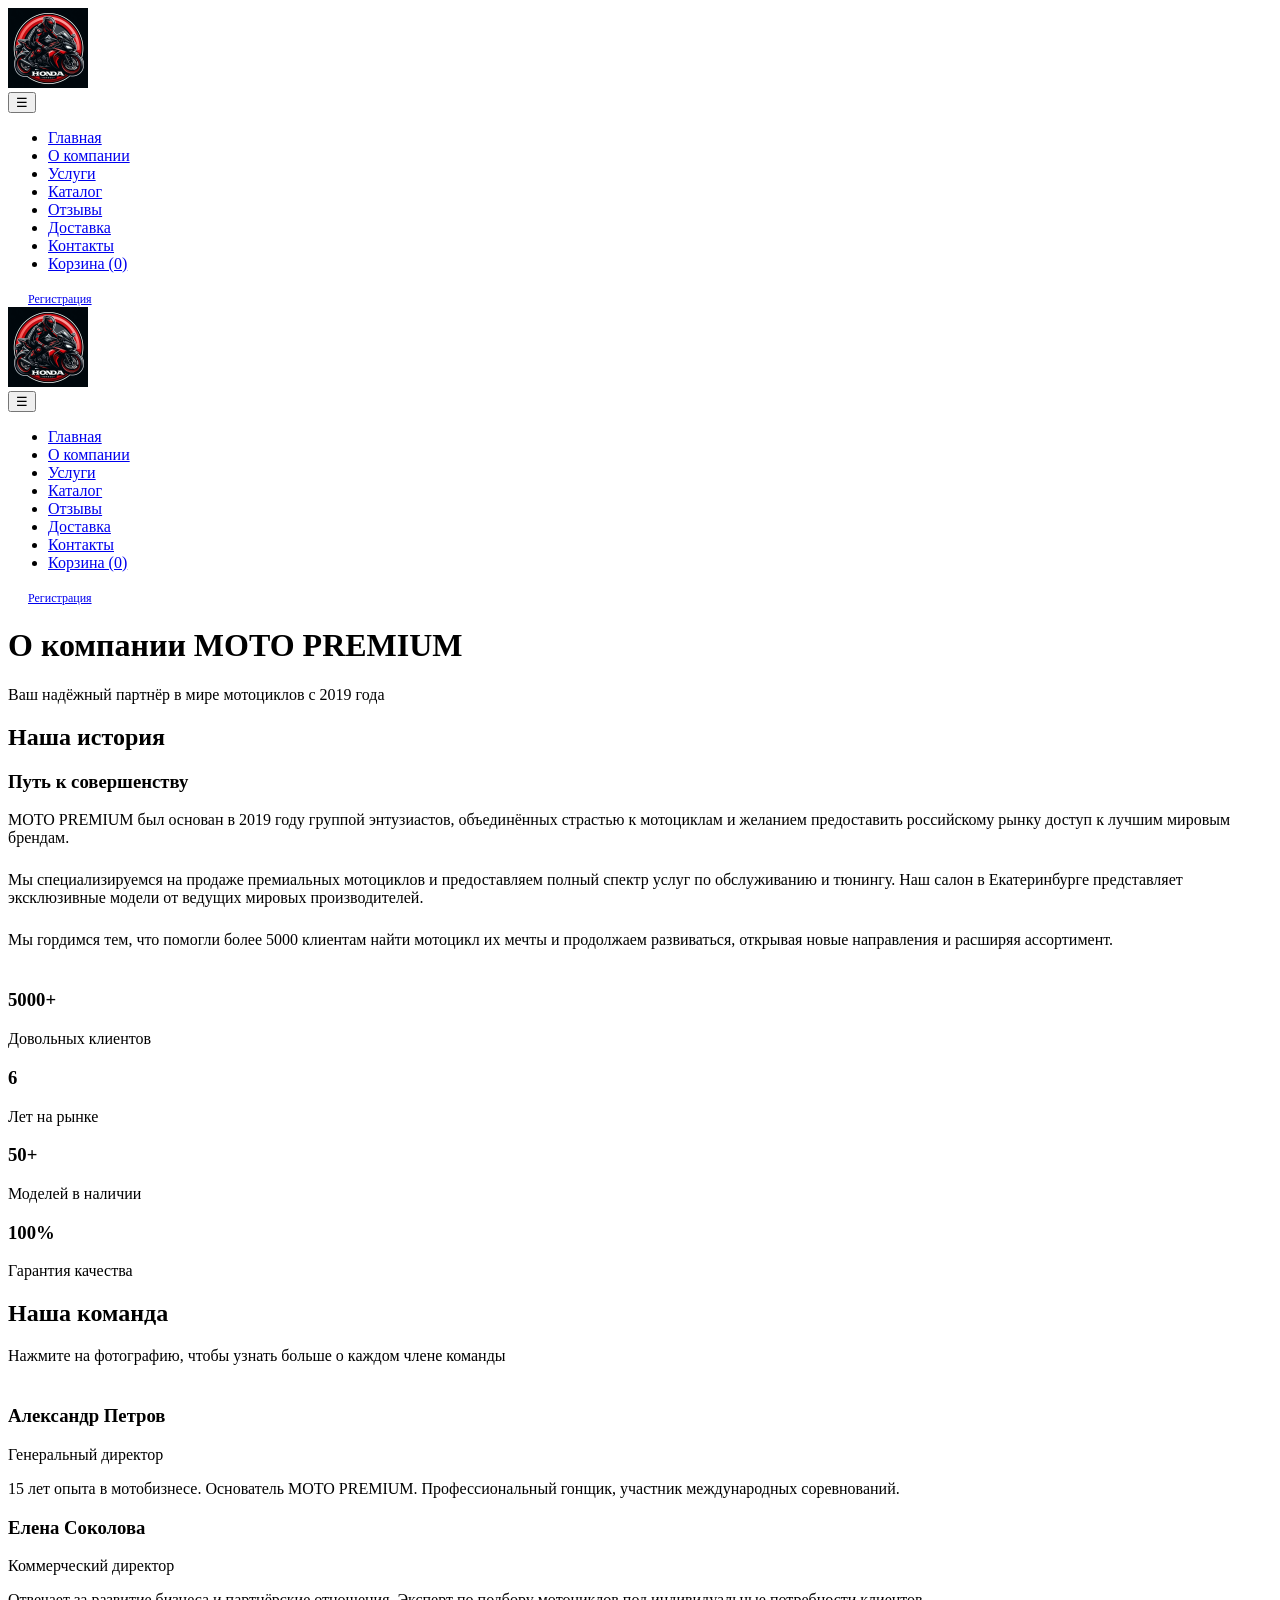
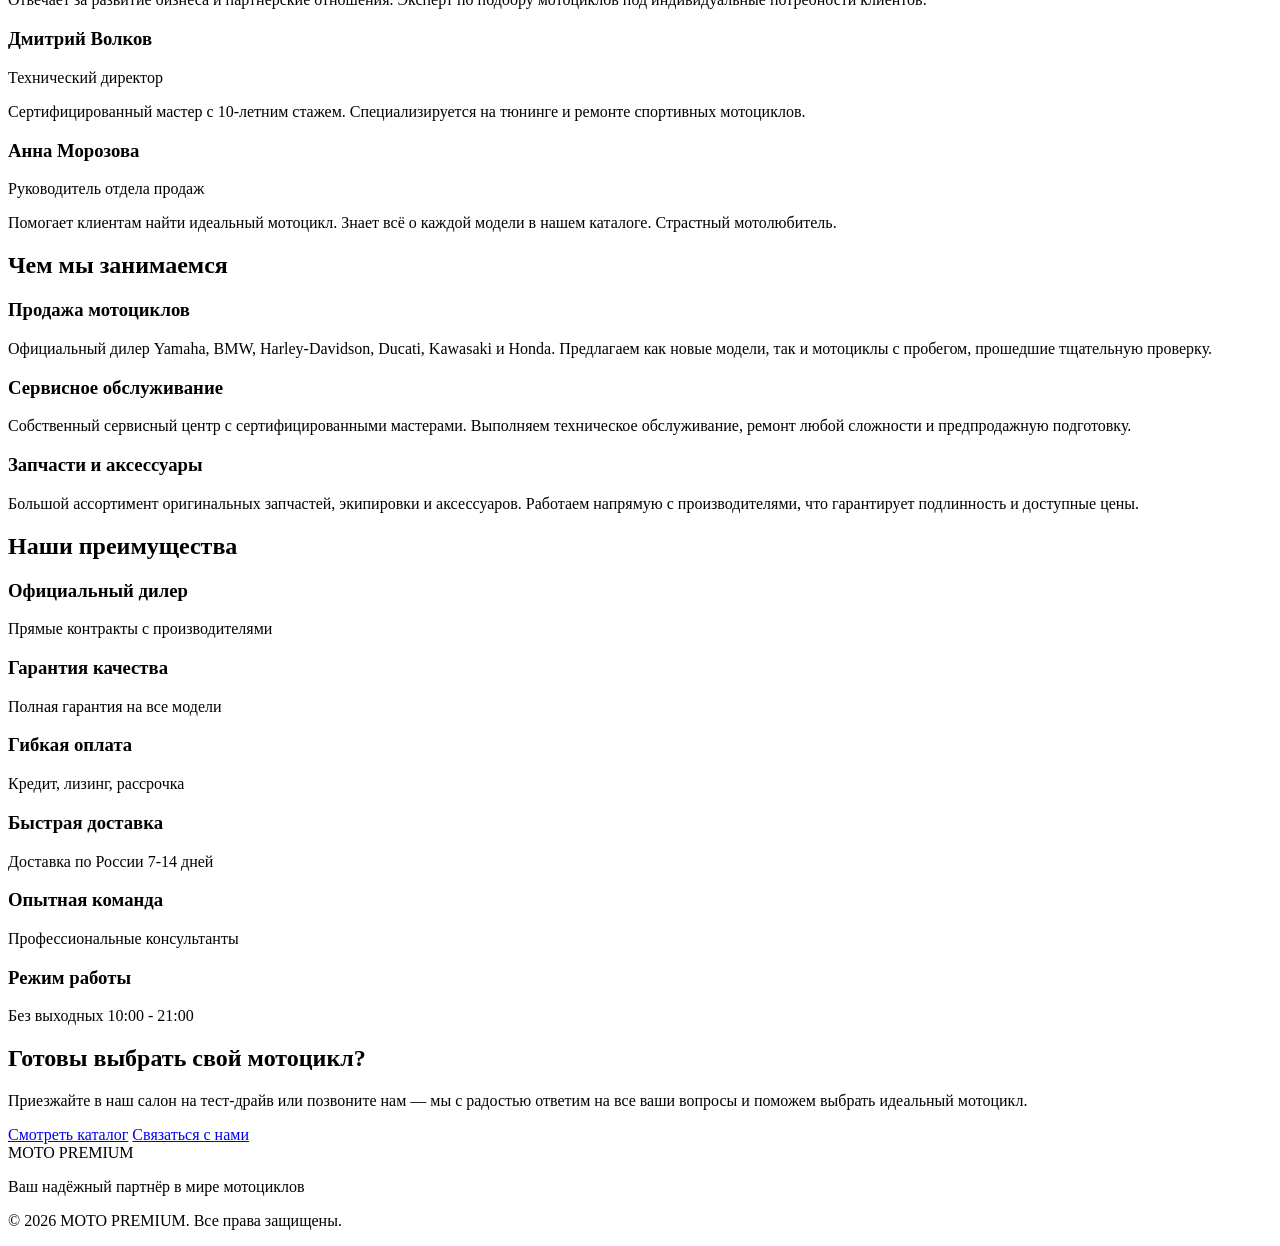
==== about.html @ a1fb1c20 "Update about.html" ====
<!DOCTYPE html>
<html lang="ru">
<head>
    <meta charset="UTF-8">
    <meta name="viewport" content="width=device-width, initial-scale=1.0">
    <title>M<!DOCTYPE html>
<html lang="ru">
<head>
    <meta charset="UTF-8">
    <meta name="viewport" content="width=device-width, initial-scale=1.0">
    <title>О компании - MOTO PREMIUM</title>
    <link rel="stylesheet" href="style.css">
    <link rel="preconnect" href="https://fonts.googleapis.com">
    <link rel="preconnect" href="https://fonts.gstatic.com" crossorigin>
    <link href="https://fonts.googleapis.com/css2?family=Inter:wght@400;500;600;700&display=swap" rel="stylesheet">
</head>
<body>
    <header class="header">
        <div class="container header-inner">
            <div class="logo" style="max-width: 80px;">
                <img src="images/logo-icon.jpg" style="width: 100%; height: auto;">
            </div>

            <!-- Кнопка-гамбургер (только для мобильных) -->
            <button class="menu-toggle" id="menuToggle" aria-label="Меню">☰</button>

            <!-- Навигация -->
            <nav class="main-nav" id="mainNav">
                <ul class="nav-list">
                    <li><a href="index.html">Главная</a></li>
                    <li><a href="about.html">О компании</a></li>
                    <li><a href="services.html">Услуги</a></li>
                    <li><a href="catalog.html">Каталог</a></li>
                    <li><a href="reviews.html">Отзывы</a></li>
                    <li><a href="delivery.html">Доставка</a></li>
                    <li><a href="contacts.html">Контакты</a></li>
                    <li><a href="cart.html" class="cart-link"><i class="fas fa-shopping-cart"></i><span class="cart-count" id="cartCount"></span></a></li>
                </ul>
            </nav>

            <div class="header-actions">
                <a href="register.html" class="btn btn-primary" style="padding: 10px 20px; font-size: 0.75rem;">Регистрация</a>
            </div>
        </div>
    </header></title>
    <link rel="stylesheet" href="style.css">
    <link rel="preconnect" href="https://fonts.googleapis.com">
    <link rel="preconnect" href="https://fonts.gstatic.com" crossorigin>
    <link href="https://fonts.googleapis.com/css2?family=Inter:wght@400;500;600;700&display=swap" rel="stylesheet">
</head>
<body>
    <header class="header">
        <div class="container header-inner">
            <div class="logo" style="max-width: 80px;">
                <img src="images/logo-icon.jpg" style="width: 100%; height: auto;">
            </div>

            <!-- Кнопка-гамбургер (только для мобильных) -->
            <button class="menu-toggle" id="menuToggle" aria-label="Меню">☰</button>

            <!-- Навигация -->
            <nav class="main-nav" id="mainNav">
                <ul class="nav-list">
                    <li><a href="index.html">Главная</a></li>
                    <li><a href="about.html">О компании</a></li>
                    <li><a href="services.html">Услуги</a></li>
                    <li><a href="catalog.html">Каталог</a></li>
                    <li><a href="reviews.html">Отзывы</a></li>
                    <li><a href="delivery.html">Доставка</a></li>
                    <li><a href="contacts.html">Контакты</a></li>
                    <li><a href="cart.html" class="cart-link"><i class="fas fa-shopping-cart"></i><span class="cart-count" id="cartCount"></span></a></li>
                </ul>
            </nav>

            <div class="header-actions">
                <a href="register.html" class="btn btn-primary" style="padding: 10px 20px; font-size: 0.75rem;">Регистрация</a>
            </div>
        </div>
    </header>
    <main>
        <div class="container page-header">
            <h1>О компании MOTO PREMIUM</h1>
            <p class="text-secondary">Ваш надёжный партнёр в мире мотоциклов с 2019 года</p>
        </div>
        
        <div class="container page-content">
            <section class="about-section">
                <h2>Наша история</h2>
                <h3>Путь к совершенству</h3>
                <p style="margin-bottom: 24px; color: var(--color-text-secondary);">MOTO PREMIUM был основан в 2019 году группой энтузиастов, объединённых страстью к мотоциклам и желанием предоставить российскому рынку доступ к лучшим мировым брендам.</p>
                <p style="margin-bottom: 24px; color: var(--color-text-secondary);">Мы специализируемся на продаже премиальных мотоциклов и предоставляем полный спектр услуг по обслуживанию и тюнингу. Наш салон в Екатеринбурге представляет эксклюзивные модели от ведущих мировых производителей.</p>
                <p style="margin-bottom: 40px; color: var(--color-text-secondary);">Мы гордимся тем, что помогли более 5000 клиентам найти мотоцикл их мечты и продолжаем развиваться, открывая новые направления и расширяя ассортимент.</p>
                
                <div class="stats-grid">
                    <div class="stat-item">
                        <h3>5000+</h3>
                        <p>Довольных клиентов</p>
                    </div>
                    <div class="stat-item">
                        <h3>6</h3>
                        <p>Лет на рынке</p>
                    </div>
                    <div class="stat-item">
                        <h3>50+</h3>
                        <p>Моделей в наличии</p>
                    </div>
                    <div class="stat-item">
                        <h3>100%</h3>
                        <p>Гарантия качества</p>
                    </div>
                </div>
            </section>

            <section class="about-section">
                <h2>Наша команда</h2>
                <p style="color: var(--color-text-secondary); margin-bottom: 40px;">Нажмите на фотографию, чтобы узнать больше о каждом члене команды</p>
                
                <div class="team-grid">
                    <div class="team-card">
                        <h3>Александр Петров</h3>
                        <div class="position">Генеральный директор</div>
                        <p>15 лет опыта в мотобизнесе. Основатель MOTO PREMIUM. Профессиональный гонщик, участник международных соревнований.</p>
                    </div>
                    <div class="team-card">
                        <h3>Елена Соколова</h3>
                        <div class="position">Коммерческий директор</div>
                        <p>Отвечает за развитие бизнеса и партнёрские отношения. Эксперт по подбору мотоциклов под индивидуальные потребности клиентов.</p>
                    </div>
                    <div class="team-card">
                        <h3>Дмитрий Волков</h3>
                        <div class="position">Технический директор</div>
                        <p>Сертифицированный мастер с 10-летним стажем. Специализируется на тюнинге и ремонте спортивных мотоциклов.</p>
                    </div>
                    <div class="team-card">
                        <h3>Анна Морозова</h3>
                        <div class="position">Руководитель отдела продаж</div>
                        <p>Помогает клиентам найти идеальный мотоцикл. Знает всё о каждой модели в нашем каталоге. Страстный мотолюбитель.</p>
                    </div>
                </div>
            </section>

            <section class="about-section">
                <h2>Чем мы занимаемся</h2>
                <div class="advantages-grid">
                    <div class="advantage-item">
                        <h3>Продажа мотоциклов</h3>
                        <p>Официальный дилер Yamaha, BMW, Harley-Davidson, Ducati, Kawasaki и Honda. Предлагаем как новые модели, так и мотоциклы с пробегом, прошедшие тщательную проверку.</p>
                    </div>
                    <div class="advantage-item">
                        <h3>Сервисное обслуживание</h3>
                        <p>Собственный сервисный центр с сертифицированными мастерами. Выполняем техническое обслуживание, ремонт любой сложности и предпродажную подготовку.</p>
                    </div>
                    <div class="advantage-item">
                        <h3>Запчасти и аксессуары</h3>
                        <p>Большой ассортимент оригинальных запчастей, экипировки и аксессуаров. Работаем напрямую с производителями, что гарантирует подлинность и доступные цены.</p>
                    </div>
                </div>
            </section>

            <section class="about-section">
                <h2>Наши преимущества</h2>
                <div class="advantages-grid">
                    <div class="advantage-item">
                        <h3>Официальный дилер</h3>
                        <p>Прямые контракты с производителями</p>
                    </div>
                    <div class="advantage-item">
                        <h3>Гарантия качества</h3>
                        <p>Полная гарантия на все модели</p>
                    </div>
                    <div class="advantage-item">
                        <h3>Гибкая оплата</h3>
                        <p>Кредит, лизинг, рассрочка</p>
                    </div>
                    <div class="advantage-item">
                        <h3>Быстрая доставка</h3>
                        <p>Доставка по России 7-14 дней</p>
                    </div>
                    <div class="advantage-item">
                        <h3>Опытная команда</h3>
                        <p>Профессиональные консультанты</p>
                    </div>
                    <div class="advantage-item">
                        <h3>Режим работы</h3>
                        <p>Без выходных 10:00 - 21:00</p>
                    </div>
                </div>
            </section>

            <section class="cta">
                <div class="container">
                    <h2>Готовы выбрать свой мотоцикл?</h2>
                    <p>Приезжайте в наш салон на тест-драйв или позвоните нам — мы с радостью ответим на все ваши вопросы и поможем выбрать идеальный мотоцикл.</p>
                    <div class="cta-actions">
                        <a href="catalog.html" class="btn btn-primary">Смотреть каталог</a>
                        <a href="contacts.html" class="btn btn-secondary">Связаться с нами</a>
                    </div>
                </div>
            </section>
        </div>
    </main>

    <footer class="footer">
        <div class="container footer-inner">
            <div>
                <div class="logo" style="margin-bottom: 12px;">MOTO <span>PREMIUM</span></div>
                <p>Ваш надёжный партнёр в мире мотоциклов</p>
            </div>
            <div>
                <p>© 2026 MOTO PREMIUM. Все права защищены.</p>
            </div>
        </div>
    </footer>
    <script src="script.js"></script>
</body>
</html>
---- style.css ----
);
    font-size: 0.875rem;
}

.register-form {
    background-color: var(--color-gray);
    padding: 40px;
    border: 1px solid var(--border-color);
}

.form-row {
    display: grid;
    grid-template-columns: 1fr 1fr;
    gap: 16px;
}

.checkbox-wrapper {
    display: flex;
    align-items: flex-start;
    gap: 12px;
    margin-bottom: 24px;
}

.checkbox-wrapper input[type="checkbox"] {
    width: auto;
    margin: 0;
}

.checkbox-wrapper label {
    color: var(--color-text-secondary);
    font-size: 0.875rem;
    margin: 0;
    text-transform: none;
    letter-spacing: normal;
}

.form-footer {
    text-align: center;
    margin-top: 24px;
    color: var(--color-text-secondary);
}

.form-footer a {
    color: var(--color-red);
}

/* ===== АДАПТИВНОСТЬ ===== */

/* Десктоп – кнопка гамбургера скрыта */
min-width: 993px {
    .menu-toggle {
        display: none !important;
    }
    .main-nav {
        display: flex !important;
    }
    .nav-list {
        display: flex !important;
        flex-direction: row;
        gap: 32px;
    }
}

/* Планшеты и телефоны (≤ 992px) */
max-width: 992px {
    /* Показываем гамбургер */
    .menu-toggle {
        display: block;
        order: 2; /* чтобы кнопка была справа от логотипа, но перед действиями */
    }

    /* Скрываем навигацию по умолчанию */
    .main-nav {
        display: none;
        position: absolute;
        top: 100%; /* сразу под шапкой */
        left: 0;
        width: 100%;
        background-color: var(--color-black);
        border-top: 1px solid var(--border-color);
        box-shadow: 0 8px 16px rgba(0,0,0,0.8);
        z-index: 999;
        padding: 20px 0;
    }

    /* При открытии */
    .main-nav.open {
        display: block;
    }

    .nav-list {
        flex-direction: column;
        align-items: center;
        gap: 16px;
        padding: 0 20px;
    }

    .nav-list li {
        width: 100%;
        text-align: center;
    }

    .nav-list a {
        display: block;
        padding: 10px 0;
        font-size: 1rem;
        border-bottom: 1px solid var(--border-color);
    }

    .nav-list a:last-child {
        border-bottom: none;
    }

    /* Корзина и иконки внутри меню – убираем лишнее, оставляем как ссылки */
    .cart-link {
        display: inline-block;
    }

    /* Подгоняем header-actions */
    .header-actions {
        margin-left: auto;
        order: 3;
    }

    /* Остальные адаптивные правки для контента */
    h1 { font-size: 2.5rem; }
    h2 { font-size: 2rem; }
    
    .stats-grid,
    .team-grid,
    .services-grid,
    .products-grid,
    .delivery-methods,
    .work-hours {
        grid-template-columns: repeat(2, 1fr);
    }
    
    .models-grid,
    .categories-grid,
    .advantages-grid,
    .reviews-summary {
        grid-template-columns: repeat(2, 1fr);
    }
    
    .contacts-grid,
    .info-grid,
    .register-benefits {
        grid-template-columns: 1fr;
    }
}

max-width: 576px {
    h1 { font-size: 2rem; }
    
    .stats-grid,
    .team-grid,
    .services-grid,
    .products-grid,
    .delivery-methods,
    .work-hours,
    .models-grid,
    .categories-grid,
    .advantages-grid,
    .reviews-summary,
    .form-row {
        grid-template-columns: 1fr;
    }
    
    .hero-actions,
    .cta-actions {
        flex-direction: column;
    }
    
    .footer-inner {
        flex-direction: column;
        gap: 20px;
        text-align: center;
    }
}
---- style.css ----
);
    font-size: 0.875rem;
}

.register-form {
    background-color: var(--color-gray);
    padding: 40px;
    border: 1px solid var(--border-color);
}

.form-row {
    display: grid;
    grid-template-columns: 1fr 1fr;
    gap: 16px;
}

.checkbox-wrapper {
    display: flex;
    align-items: flex-start;
    gap: 12px;
    margin-bottom: 24px;
}

.checkbox-wrapper input[type="checkbox"] {
    width: auto;
    margin: 0;
}

.checkbox-wrapper label {
    color: var(--color-text-secondary);
    font-size: 0.875rem;
    margin: 0;
    text-transform: none;
    letter-spacing: normal;
}

.form-footer {
    text-align: center;
    margin-top: 24px;
    color: var(--color-text-secondary);
}

.form-footer a {
    color: var(--color-red);
}

/* ===== АДАПТИВНОСТЬ ===== */

/* Десктоп – кнопка гамбургера скрыта */
min-width: 993px {
    .menu-toggle {
        display: none !important;
    }
    .main-nav {
        display: flex !important;
    }
    .nav-list {
        display: flex !important;
        flex-direction: row;
        gap: 32px;
    }
}

/* Планшеты и телефоны (≤ 992px) */
max-width: 992px {
    /* Показываем гамбургер */
    .menu-toggle {
        display: block;
        order: 2; /* чтобы кнопка была справа от логотипа, но перед действиями */
    }

    /* Скрываем навигацию по умолчанию */
    .main-nav {
        display: none;
        position: absolute;
        top: 100%; /* сразу под шапкой */
        left: 0;
        width: 100%;
        background-color: var(--color-black);
        border-top: 1px solid var(--border-color);
        box-shadow: 0 8px 16px rgba(0,0,0,0.8);
        z-index: 999;
        padding: 20px 0;
    }

    /* При открытии */
    .main-nav.open {
        display: block;
    }

    .nav-list {
        flex-direction: column;
        align-items: center;
        gap: 16px;
        padding: 0 20px;
    }

    .nav-list li {
        width: 100%;
        text-align: center;
    }

    .nav-list a {
        display: block;
        padding: 10px 0;
        font-size: 1rem;
        border-bottom: 1px solid var(--border-color);
    }

    .nav-list a:last-child {
        border-bottom: none;
    }

    /* Корзина и иконки внутри меню – убираем лишнее, оставляем как ссылки */
    .cart-link {
        display: inline-block;
    }

    /* Подгоняем header-actions */
    .header-actions {
        margin-left: auto;
        order: 3;
    }

    /* Остальные адаптивные правки для контента */
    h1 { font-size: 2.5rem; }
    h2 { font-size: 2rem; }
    
    .stats-grid,
    .team-grid,
    .services-grid,
    .products-grid,
    .delivery-methods,
    .work-hours {
        grid-template-columns: repeat(2, 1fr);
    }
    
    .models-grid,
    .categories-grid,
    .advantages-grid,
    .reviews-summary {
        grid-template-columns: repeat(2, 1fr);
    }
    
    .contacts-grid,
    .info-grid,
    .register-benefits {
        grid-template-columns: 1fr;
    }
}

max-width: 576px {
    h1 { font-size: 2rem; }
    
    .stats-grid,
    .team-grid,
    .services-grid,
    .products-grid,
    .delivery-methods,
    .work-hours,
    .models-grid,
    .categories-grid,
    .advantages-grid,
    .reviews-summary,
    .form-row {
        grid-template-columns: 1fr;
    }
    
    .hero-actions,
    .cta-actions {
        flex-direction: column;
    }
    
    .footer-inner {
        flex-direction: column;
        gap: 20px;
        text-align: center;
    }
}
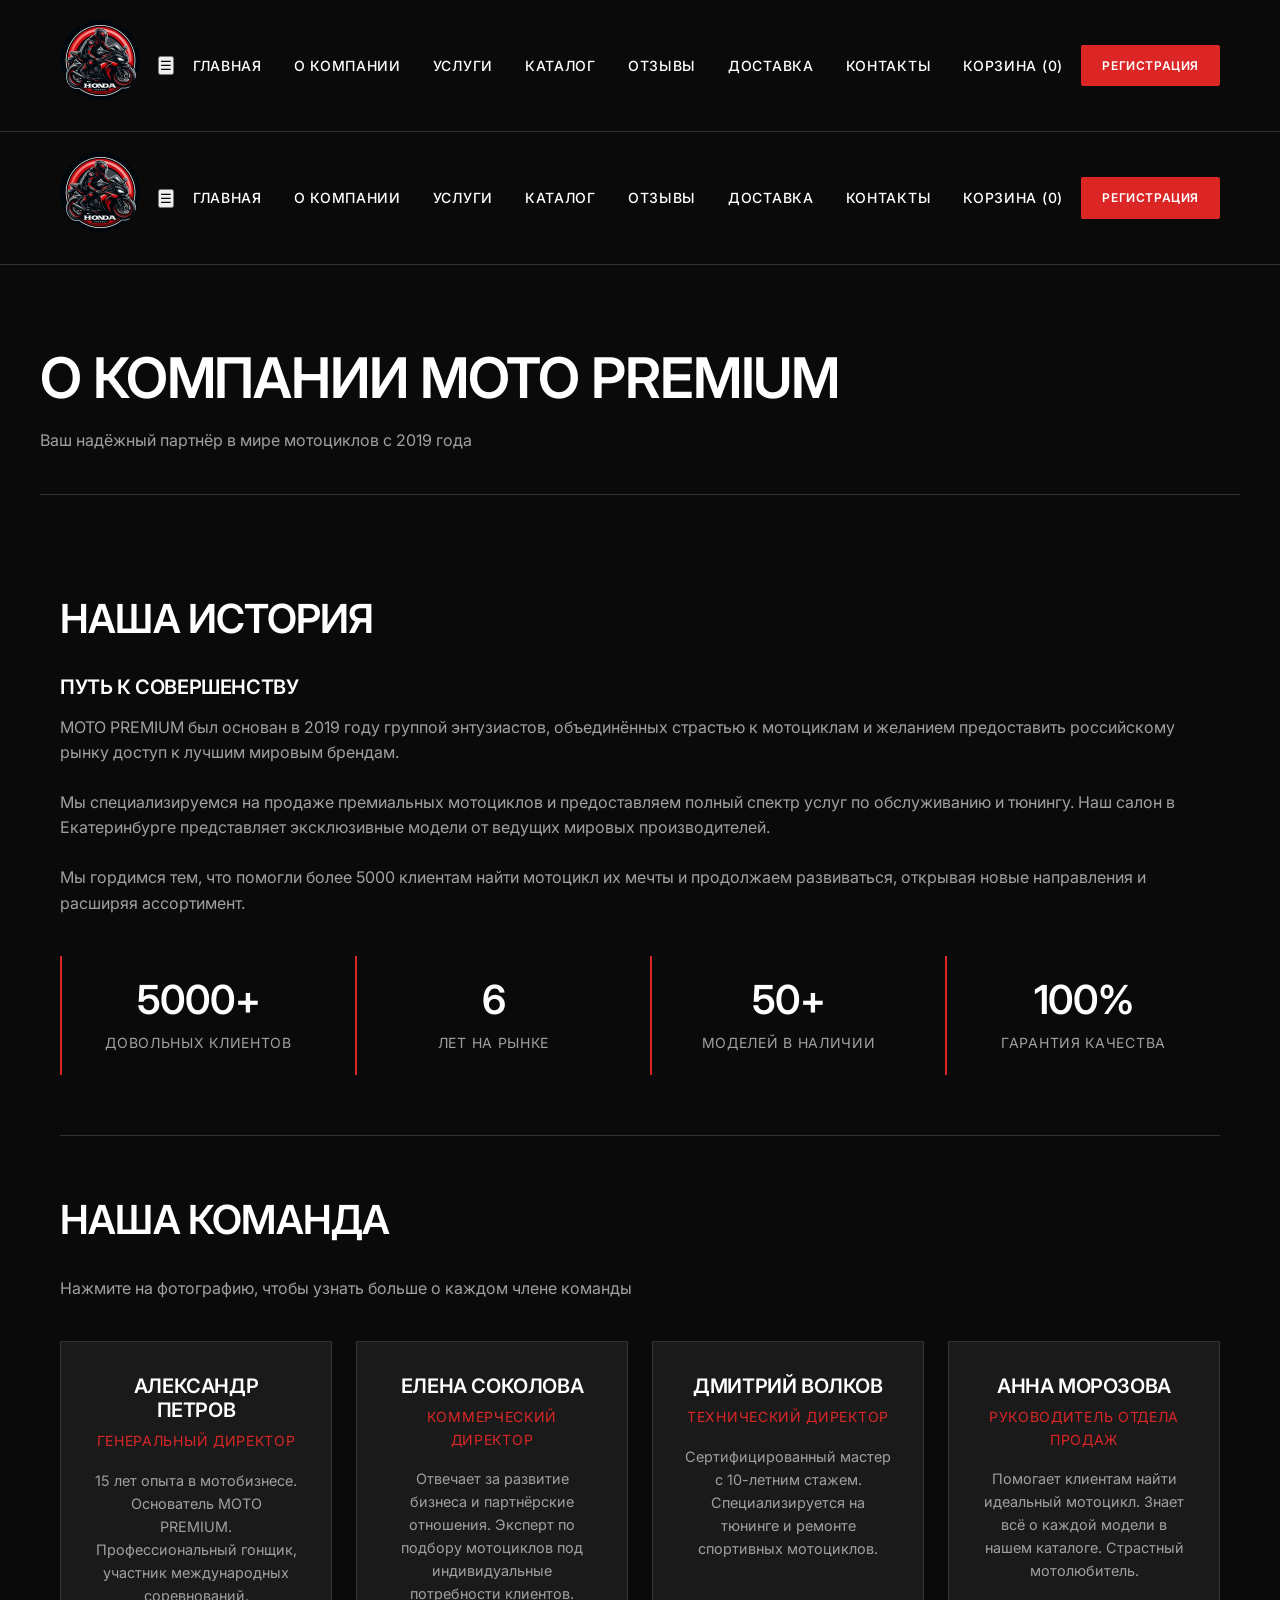
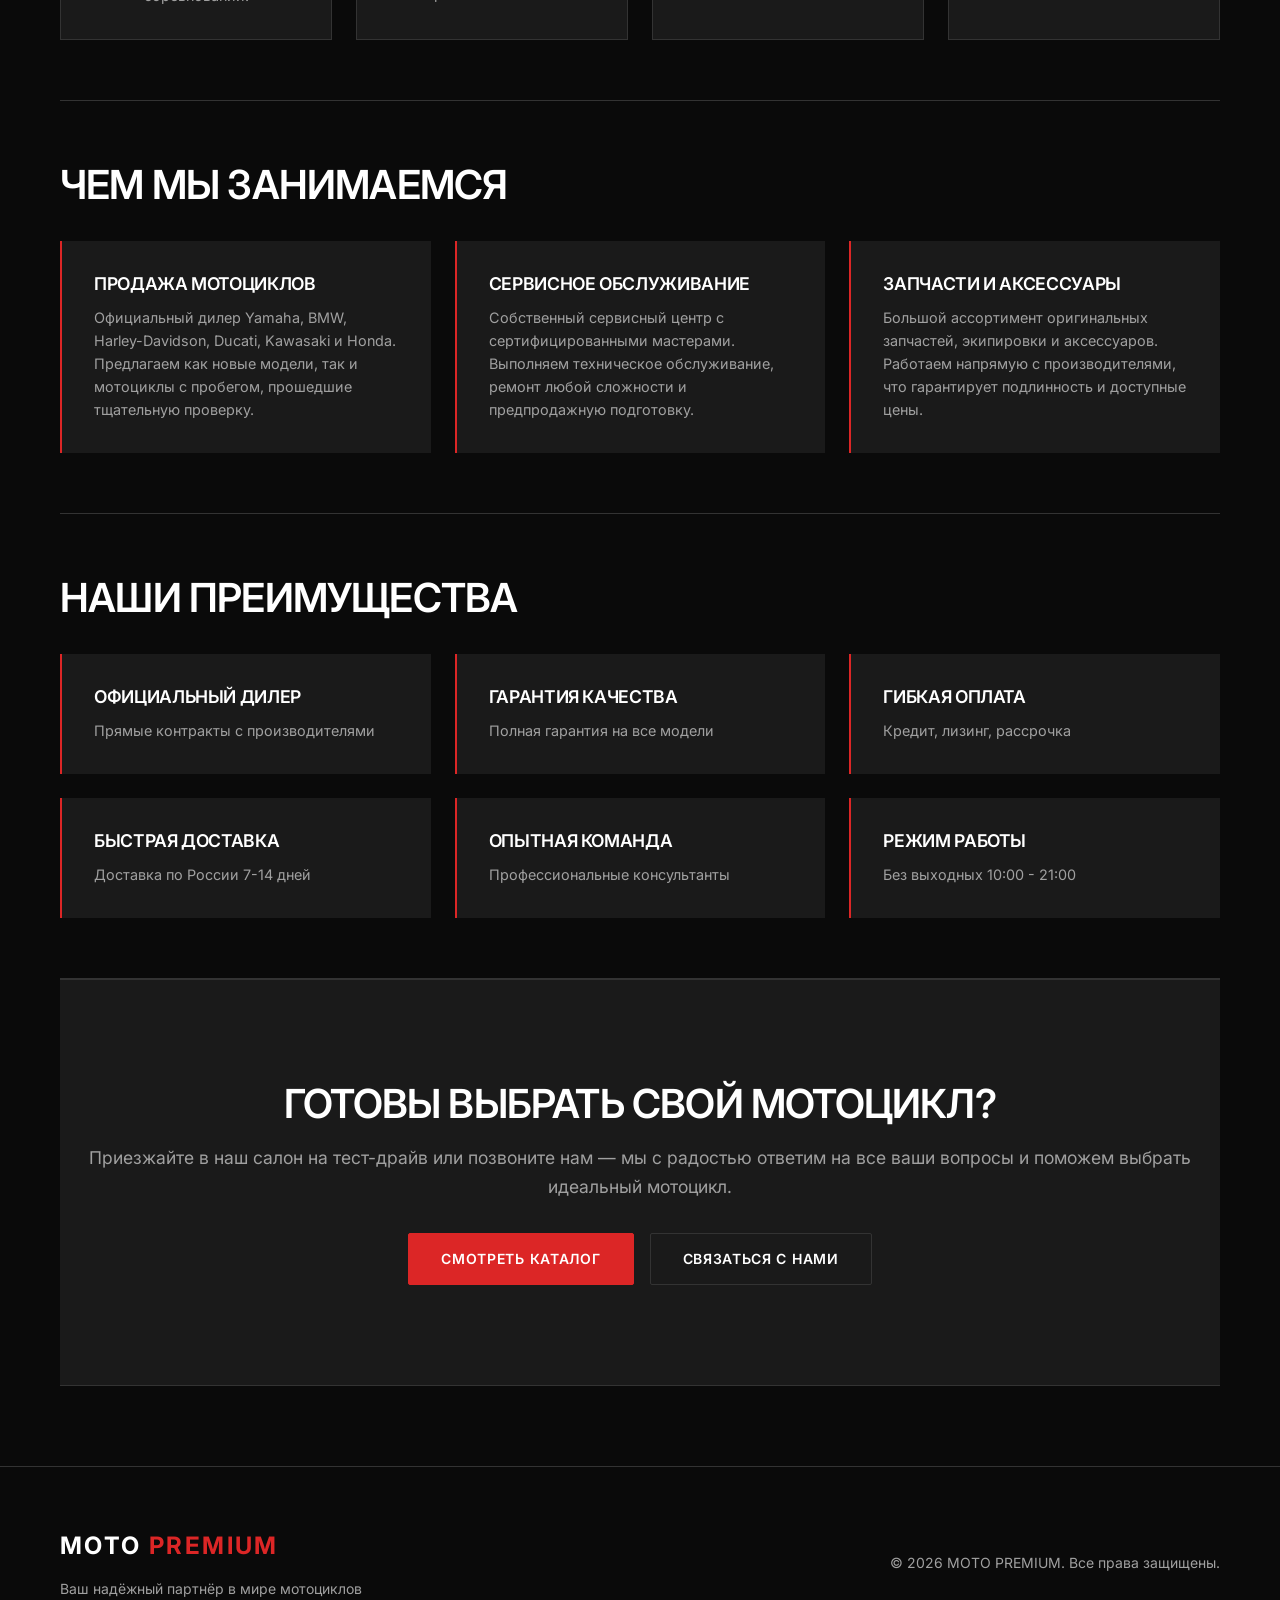
==== commit 73e9f145: "Update about.html" ====
--- a/about.html
+++ b/about.html
@@ -1,9 +1,4 @@
 <!DOCTYPE html>
-<html lang="ru">
-<head>
-    <meta charset="UTF-8">
-    <meta name="viewport" content="width=device-width, initial-scale=1.0">
-    <title>M<!DOCTYPE html>
 <html lang="ru">
 <head>
     <meta charset="UTF-8">
--- a/style.css
+++ b/style.css
@@ -1,4 +1,862 @@
-);
+:root {
+    --color-white: #ffffff;
+    --color-red: #dc2626;
+    --color-red-dark: #b91c1c;
+    --color-black: #0a0a0a;
+    --color-gray: #1a1a1a;
+    --color-gray-light: #2a2a2a;
+    --color-text: #ffffff;
+    --color-text-secondary: #a0a0a0;
+    --border-color: #333333;
+    --radius: 2px;
+    --font-main: 'Inter', -apple-system, BlinkMacSystemFont, 'Segoe UI', Arial, sans-serif;
+}
+
+* {
+    margin: 0;
+    padding: 0;
+    box-sizing: border-box;
+}
+
+body {
+    background-color: var(--color-black);
+    color: var(--color-text);
+    font-family: var(--font-main);
+    line-height: 1.6;
+    font-size: 16px;
+    -webkit-font-smoothing: antialiased;
+    cursor: default;
+}
+
+a {
+    text-decoration: none;
+    color: inherit;
+    transition: color 0.2s ease;
+}
+
+a:hover {
+    color: var(--color-red);
+}
+
+ul {
+    list-style: none;
+}
+
+.container {
+    max-width: 1200px;
+    margin: 0 auto;
+    padding: 0 20px;
+}
+
+/* Typography */
+h1, h2, h3, h4 {
+    font-weight: 600;
+    letter-spacing: -0.02em;
+    line-height: 1.2;
+    text-transform: uppercase;
+}
+
+h1 { font-size: 3.5rem; }
+h2 { font-size: 2.5rem; margin-bottom: 2rem; }
+h3 { font-size: 1.25rem; margin-bottom: 1rem; }
+
+.text-secondary { color: var(--color-text-secondary); }
+.text-red { color: var(--color-red); }
+
+/* Buttons */
+.btn {
+    display: inline-block;
+    padding: 14px 32px;
+    font-size: 0.875rem;
+    font-weight: 600;
+    text-transform: uppercase;
+    letter-spacing: 0.05em;
+    border: 1px solid var(--border-color);
+    border-radius: var(--radius);
+    cursor: pointer;
+    transition: background-color 0.2s ease, color 0.2s ease, border-color 0.2s ease;
+    text-align: center;
+}
+
+.btn-primary {
+    background-color: var(--color-red);
+    color: var(--color-white);
+    border-color: var(--color-red);
+}
+
+.btn-primary:hover {
+    background-color: var(--color-red-dark);
+    border-color: var(--color-red-dark);
+    color: var(--color-white);
+}
+
+.btn-secondary {
+    background-color: transparent;
+    color: var(--color-white);
+    border-color: var(--border-color);
+}
+
+.btn-secondary:hover {
+    background-color: var(--color-gray);
+    color: var(--color-white);
+}
+
+.btn-outline {
+    background-color: transparent;
+    color: var(--color-white);
+    border-color: var(--color-white);
+}
+
+.btn-outline:hover {
+    background-color: var(--color-white);
+    color: var(--color-black);
+}
+
+/* Header */
+.header {
+    border-bottom: 1px solid var(--border-color);
+    padding: 20px 0;
+    position: sticky;
+    top: 0;
+    background-color: var(--color-black);
+    z-index: 100;
+}
+
+.header-inner {
+    display: flex;
+    justify-content: space-between;
+    align-items: center;
+}
+
+.header.logo{
+    max-width: 80px;
+    height: auto;
+}
+
+.logo img {
+border-radius: 50%;
+overflow: hidden;
+}
+
+.logo {
+    font-size: 1.5rem;
+    font-weight: 700;
+    letter-spacing: 0.1em;
+    text-transform: uppercase;
+}
+
+.logo span {
+    color: var(--color-red);
+}
+
+.nav-list {
+    display: flex;
+    gap: 32px;
+}
+
+.nav-list a {
+    font-size: 0.875rem;
+    text-transform: uppercase;
+    letter-spacing: 0.05em;
+    font-weight: 500;
+}
+
+.header-actions {
+    display: flex;
+    gap: 20px;
+    align-items: center;
+}
+
+/* Hero Section */
+.hero {
+    padding: 120px 0;
+    border-bottom: 1px solid var(--border-color);
+    background: linear-gradient(135deg, var(--color-black) 0%, var(--color-gray) 100%);
+}
+
+.hero-content {
+    max-width: 800px;
+}
+
+.hero h1 {
+    margin-bottom: 24px;
+}
+
+.hero h1 span {
+    color: var(--color-red);
+}
+
+.hero p {
+    font-size: 1.25rem;
+    color: var(--color-text-secondary);
+    margin-bottom: 40px;
+    max-width: 600px;
+}
+
+.hero-actions {
+    display: flex;
+    gap: 16px;
+}
+
+/* Stats */
+.stats {
+    padding: 60px 0;
+    border-bottom: 1px solid var(--border-color);
+}
+
+.stats-grid {
+    display: grid;
+    grid-template-columns: repeat(4, 1fr);
+    gap: 20px;
+    text-align: center;
+}
+
+.stat-item {
+    padding: 20px;
+    border-left: 2px solid var(--color-red);
+}
+
+.stat-item h3 {
+    font-size: 2.5rem;
+    margin-bottom: 8px;
+    color: var(--color-white);
+}
+
+.stat-item p {
+    font-size: 0.875rem;
+    text-transform: uppercase;
+    letter-spacing: 0.05em;
+    color: var(--color-text-secondary);
+}
+
+/* Models Preview */
+.models {
+    padding: 80px 0;
+}
+
+.section-header {
+    text-align: center;
+    margin-bottom: 48px;
+}
+
+.section-header p {
+    color: var(--color-text-secondary);
+    margin-top: 16px;
+}
+
+.models-grid {
+    display: grid;
+    grid-template-columns: repeat(4, 1fr);
+    gap: 1px;
+    background-color: var(--border-color);
+    border: 1px solid var(--border-color);
+}
+
+.model-card {
+    background-color: var(--color-black);
+    padding: 40px 24px;
+    display: flex;
+    flex-direction: column;
+    justify-content: space-between;
+    min-height: 280px;
+    transition: background-color 0.2s ease;
+}
+
+.model-card:hover {
+    background-color: var(--color-gray);
+}
+
+.model-card h3 {
+    margin-bottom: 12px;
+    color: var(--color-white);
+}
+
+.model-card p {
+    color: var(--color-text-secondary);
+    font-size: 0.9rem;
+    flex-grow: 1;
+}
+
+/* Categories */
+.categories {
+    padding: 80px 0;
+    border-top: 1px solid var(--border-color);
+}
+
+.categories-grid {
+    display: grid;
+    grid-template-columns: repeat(3, 1fr);
+    gap: 24px;
+}
+
+.category-card {
+    background-color: var(--color-gray);
+    padding: 40px;
+    border: 1px solid var(--border-color);
+    border-radius: var(--radius);
+    transition: border-color 0.2s ease;
+}
+
+.category-card:hover {
+    border-color: var(--color-red);
+}
+
+.category-card h3 {
+    margin-bottom: 16px;
+    color: var(--color-white);
+}
+
+.category-card p {
+    color: var(--color-text-secondary);
+    margin-bottom: 24px;
+    font-size: 0.95rem;
+}
+
+/* Advantages */
+.advantages {
+    padding: 80px 0;
+    border-top: 1px solid var(--border-color);
+}
+
+.advantages-grid {
+    display: grid;
+    grid-template-columns: repeat(3, 1fr);
+    gap: 24px;
+}
+
+.advantage-item {
+    padding: 32px;
+    border-left: 2px solid var(--color-red);
+    background-color: var(--color-gray);
+}
+
+.advantage-item h3 {
+    font-size: 1.1rem;
+    margin-bottom: 12px;
+    color: var(--color-white);
+}
+
+.advantage-item p {
+    color: var(--color-text-secondary);
+    font-size: 0.9rem;
+}
+
+/* CTA Section */
+.cta {
+    padding: 100px 0;
+    text-align: center;
+    border-top: 1px solid var(--border-color);
+    border-bottom: 1px solid var(--border-color);
+    background-color: var(--color-gray);
+}
+
+.cta h2 {
+    margin-bottom: 16px;
+    color: var(--color-white);
+}
+
+.cta p {
+    color: var(--color-text-secondary);
+    margin-bottom: 32px;
+    font-size: 1.1rem;
+}
+
+.cta-actions {
+    display: flex;
+    justify-content: center;
+    gap: 16px;
+}
+
+/* Footer */
+.footer {
+    padding: 60px 0;
+    background-color: var(--color-black);
+    border-top: 1px solid var(--border-color);
+}
+
+.footer-inner {
+    display: flex;
+    justify-content: space-between;
+    align-items: center;
+}
+
+.footer p {
+    color: var(--color-text-secondary);
+    font-size: 0.875rem;
+}
+
+/* Page Layout */
+.page-header {
+    padding: 80px 0 40px;
+    border-bottom: 1px solid var(--border-color);
+    margin-bottom: 40px;
+}
+
+.page-header h1 {
+    margin-bottom: 16px;
+}
+
+.page-content {
+    padding-bottom: 80px;
+}
+
+/* Forms */
+input, textarea, select {
+    width: 100%;
+    padding: 14px 16px;
+    background-color: var(--color-gray);
+    border: 1px solid var(--border-color);
+    border-radius: var(--radius);
+    color: var(--color-text);
+    font-family: var(--font-main);
+    font-size: 1rem;
+    margin-bottom: 16px;
+    outline: none;
+    transition: border-color 0.2s ease;
+}
+
+input:focus, textarea:focus, select:focus {
+    border-color: var(--color-red);
+}
+
+label {
+    display: block;
+    margin-bottom: 8px;
+    font-size: 0.875rem;
+    text-transform: uppercase;
+    letter-spacing: 0.05em;
+    color: var(--color-text-secondary);
+}
+
+/* About Page */
+.about-section {
+    padding: 60px 0;
+    border-bottom: 1px solid var(--border-color);
+}
+
+.team-grid {
+    display: grid;
+    grid-template-columns: repeat(4, 1fr);
+    gap: 24px;
+    margin-top: 40px;
+}
+
+.team-card {
+    background-color: var(--color-gray);
+    padding: 32px;
+    border: 1px solid var(--border-color);
+    text-align: center;
+}
+
+.team-card h3 {
+    color: var(--color-white);
+    margin-bottom: 8px;
+}
+
+.team-card .position {
+    color: var(--color-red);
+    font-size: 0.875rem;
+    text-transform: uppercase;
+    letter-spacing: 0.05em;
+    margin-bottom: 16px;
+}
+
+.team-card p {
+    color: var(--color-text-secondary);
+    font-size: 0.9rem;
+}
+
+/* Services Page */
+.services-grid {
+    display: grid;
+    grid-template-columns: repeat(3, 1fr);
+    gap: 24px;
+}
+
+.service-card {
+    background-color: var(--color-gray);
+    padding: 40px;
+    border: 1px solid var(--border-color);
+    border-radius: var(--radius);
+    transition: border-color 0.2s ease;
+}
+
+.service-card:hover {
+    border-color: var(--color-red);
+}
+
+.service-card h3 {
+    color: var(--color-white);
+    margin-bottom: 16px;
+}
+
+.service-card p {
+    color: var(--color-text-secondary);
+    margin-bottom: 24px;
+}
+
+.service-price {
+    font-size: 1.5rem;
+    font-weight: 600;
+    color: var(--color-red);
+    margin-bottom: 24px;
+}
+
+/* Catalog Page */
+.catalog-filters {
+    display: flex;
+    gap: 16px;
+    margin-bottom: 40px;
+    flex-wrap: wrap;
+}
+
+.filter-btn {
+    padding: 12px 24px;
+    background-color: var(--color-gray);
+    border: 1px solid var(--border-color);
+    color: var(--color-text);
+    cursor: pointer;
+    font-size: 0.875rem;
+    text-transform: uppercase;
+    letter-spacing: 0.05em;
+    border-radius: var(--radius);
+    transition: all 0.2s ease;
+}
+
+.filter-btn:hover, .filter-btn.active {
+    background-color: var(--color-red);
+    border-color: var(--color-red);
+    color: var(--color-white);
+}
+
+.products-grid {
+    display: grid;
+    grid-template-columns: repeat(3, 1fr);
+    gap: 24px;
+}
+
+.product-card {
+    background-color: var(--color-gray);
+    border: 1px solid var(--border-color);
+    border-radius: var(--radius);
+    overflow: hidden;
+    transition: border-color 0.2s ease;
+}
+
+.product-card:hover {
+    border-color: var(--color-red);
+}
+
+.product-image {
+    width: 100%;
+    height: 200px;
+    background-color: var(--color-gray-light);
+    display: flex;
+    align-items: center;
+    justify-content: center;
+    color: var(--color-text-secondary);
+
+}
+
+.product-info {
+    padding: 24px;
+}
+
+.product-info h3 {
+    color: var(--color-white);
+    margin-bottom: 8px;
+}
+
+.product-specs {
+    color: var(--color-text-secondary);
+    font-size: 0.875rem;
+    margin-bottom: 16px;
+}
+
+.product-price {
+    font-size: 1.5rem;
+    font-weight: 600;
+    color: var(--color-red);
+    margin-bottom: 16px;
+}
+
+.product-badge {
+    display: inline-block;
+    padding: 4px 12px;
+    background-color: var(--color-red);
+    color: var(--color-white);
+    font-size: 0.75rem;
+    text-transform: uppercase;
+    letter-spacing: 0.05em;
+    margin-bottom: 12px;
+}
+
+/* Reviews Page */
+.reviews-summary {
+    display: grid;
+    grid-template-columns: repeat(3, 1fr);
+    gap: 24px;
+    margin-bottom: 60px;
+    padding: 40px;
+    background-color: var(--color-gray);
+    border: 1px solid var(--border-color);
+}
+
+.summary-item {
+    text-align: center;
+}
+
+.summary-item h3 {
+    font-size: 2.5rem;
+    color: var(--color-red);
+    margin-bottom: 8px;
+}
+
+.summary-item p {
+    color: var(--color-text-secondary);
+    text-transform: uppercase;
+    letter-spacing: 0.05em;
+    font-size: 0.875rem;
+}
+
+.reviews-list {
+    display: grid;
+    gap: 24px;
+    margin-bottom: 60px;
+}
+
+.review-card {
+    background-color: var(--color-gray);
+    padding: 32px;
+    border: 1px solid var(--border-color);
+    border-left: 3px solid var(--color-red);
+}
+
+.review-header {
+    display: flex;
+    justify-content: space-between;
+    align-items: flex-start;
+    margin-bottom: 16px;
+}
+
+.review-author h3 {
+    color: var(--color-white);
+    margin-bottom: 4px;
+}
+
+.review-date {
+    color: var(--color-text-secondary);
+    font-size: 0.875rem;
+}
+
+.review-rating {
+    color: var(--color-red);
+    font-size: 1.25rem;
+}
+
+.review-text {
+    color: var(--color-text-secondary);
+    margin-bottom: 16px;
+    line-height: 1.8;
+}
+
+.review-model {
+    color: var(--color-red);
+    font-size: 0.875rem;
+    text-transform: uppercase;
+    letter-spacing: 0.05em;
+}
+
+/* Delivery Page */
+.delivery-methods {
+    display: grid;
+    grid-template-columns: repeat(3, 1fr);
+    gap: 24px;
+    margin-bottom: 60px;
+}
+
+.delivery-card {
+    background-color: var(--color-gray);
+    padding: 40px;
+    border: 1px solid var(--border-color);
+    border-top: 3px solid var(--color-red);
+}
+
+.delivery-card h3 {
+    color: var(--color-white);
+    margin-bottom: 16px;
+}
+
+.delivery-card p {
+    color: var(--color-text-secondary);
+    margin-bottom: 24px;
+}
+
+.delivery-price {
+    font-size: 1.5rem;
+    font-weight: 600;
+    color: var(--color-red);
+    margin-bottom: 8px;
+}
+
+.delivery-time {
+    color: var(--color-text-secondary);
+    font-size: 0.875rem;
+    text-transform: uppercase;
+    letter-spacing: 0.05em;
+}
+
+.info-grid {
+    display: grid;
+    grid-template-columns: repeat(2, 1fr);
+    gap: 24px;
+    margin-bottom: 60px;
+}
+
+.info-block {
+    background-color: var(--color-gray);
+    padding: 32px;
+    border: 1px solid var(--border-color);
+}
+
+.info-block h3 {
+    color: var(--color-white);
+    margin-bottom: 24px;
+    padding-bottom: 16px;
+    border-bottom: 2px solid var(--color-red);
+}
+
+.info-block ul {
+    display: grid;
+    gap: 12px;
+}
+
+.info-block li {
+    color: var(--color-text-secondary);
+    padding-left: 24px;
+    position: relative;
+}
+
+.info-block li:before {
+    content: "—";
+    position: absolute;
+    left: 0;
+    color: var(--color-red);
+}
+
+/* Contacts Page */
+.contacts-grid {
+    display: grid;
+    grid-template-columns: 1fr 1fr;
+    gap: 60px;
+}
+
+.contact-info {
+    display: grid;
+    gap: 32px;
+}
+
+.contact-item h3 {
+    color: var(--color-white);
+    margin-bottom: 8px;
+}
+
+.contact-item p, .contact-item a {
+    color: var(--color-text-secondary);
+}
+
+.contact-item a:hover {
+    color: var(--color-red);
+}
+
+.contact-form {
+    background-color: var(--color-gray);
+    padding: 40px;
+    border: 1px solid var(--border-color);
+}
+
+.work-hours {
+    display: grid;
+    grid-template-columns: repeat(4, 1fr);
+    gap: 24px;
+    margin-top: 60px;
+    padding-top: 60px;
+    border-top: 1px solid var(--border-color);
+}
+
+.hours-item {
+    text-align: center;
+    padding: 24px;
+    background-color: var(--color-gray);
+    border: 1px solid var(--border-color);
+}
+
+.hours-item h3 {
+    color: var(--color-white);
+    margin-bottom: 8px;
+}
+
+.hours-item p {
+    color: var(--color-text-secondary);
+}
+
+/* Cart Page */
+.cart-empty {
+    text-align: center;
+    padding: 120px 20px;
+}
+
+.cart-empty h2 {
+    margin-bottom: 24px;
+    color: var(--color-white);
+}
+
+.cart-empty p {
+    color: var(--color-text-secondary);
+    margin-bottom: 32px;
+}
+
+/* Register Page */
+.register-container {
+    max-width: 600px;
+    margin: 0 auto;
+}
+
+.register-intro {
+    text-align: center;
+    margin-bottom: 60px;
+}
+
+.register-intro h1 {
+    margin-bottom: 24px;
+}
+
+.register-intro p {
+    color: var(--color-text-secondary);
+    margin-bottom: 32px;
+}
+
+.register-benefits {
+    display: grid;
+    grid-template-columns: repeat(2, 1fr);
+    gap: 16px;
+    margin-bottom: 60px;
+}
+
+.benefit-item {
+    background-color: var(--color-gray);
+    padding: 24px;
+    border-left: 2px solid var(--color-red);
+}
+
+.benefit-item h3 {
+    color: var(--color-white);
+    font-size: 1rem;
+    margin-bottom: 8px;
+}
+
+.benefit-item p {
+    color: var(--color-text-secondary);
     font-size: 0.875rem;
 }
 
@@ -44,85 +902,8 @@
     color: var(--color-red);
 }
 
-/* ===== АДАПТИВНОСТЬ ===== */
-
-/* Десктоп – кнопка гамбургера скрыта */
-min-width: 993px {
-    .menu-toggle {
-        display: none !important;
-    }
-    .main-nav {
-        display: flex !important;
-    }
-    .nav-list {
-        display: flex !important;
-        flex-direction: row;
-        gap: 32px;
-    }
-}
-
-/* Планшеты и телефоны (≤ 992px) */
-max-width: 992px {
-    /* Показываем гамбургер */
-    .menu-toggle {
-        display: block;
-        order: 2; /* чтобы кнопка была справа от логотипа, но перед действиями */
-    }
-
-    /* Скрываем навигацию по умолчанию */
-    .main-nav {
-        display: none;
-        position: absolute;
-        top: 100%; /* сразу под шапкой */
-        left: 0;
-        width: 100%;
-        background-color: var(--color-black);
-        border-top: 1px solid var(--border-color);
-        box-shadow: 0 8px 16px rgba(0,0,0,0.8);
-        z-index: 999;
-        padding: 20px 0;
-    }
-
-    /* При открытии */
-    .main-nav.open {
-        display: block;
-    }
-
-    .nav-list {
-        flex-direction: column;
-        align-items: center;
-        gap: 16px;
-        padding: 0 20px;
-    }
-
-    .nav-list li {
-        width: 100%;
-        text-align: center;
-    }
-
-    .nav-list a {
-        display: block;
-        padding: 10px 0;
-        font-size: 1rem;
-        border-bottom: 1px solid var(--border-color);
-    }
-
-    .nav-list a:last-child {
-        border-bottom: none;
-    }
-
-    /* Корзина и иконки внутри меню – убираем лишнее, оставляем как ссылки */
-    .cart-link {
-        display: inline-block;
-    }
-
-    /* Подгоняем header-actions */
-    .header-actions {
-        margin-left: auto;
-        order: 3;
-    }
-
-    /* Остальные адаптивные правки для контента */
+/* Responsive */
+@media (max-width: 992px) {
     h1 { font-size: 2.5rem; }
     h2 { font-size: 2rem; }
     
@@ -147,9 +928,13 @@
     .register-benefits {
         grid-template-columns: 1fr;
     }
-}
-
-max-width: 576px {
+    
+    .nav-list {
+        display: none;
+    }
+}
+
+@media (max-width: 576px) {
     h1 { font-size: 2rem; }
     
     .stats-grid,
@@ -176,4 +961,4 @@
         gap: 20px;
         text-align: center;
     }
-}
+}
--- a/style.css
+++ b/style.css
@@ -1,4 +1,862 @@
-);
+:root {
+    --color-white: #ffffff;
+    --color-red: #dc2626;
+    --color-red-dark: #b91c1c;
+    --color-black: #0a0a0a;
+    --color-gray: #1a1a1a;
+    --color-gray-light: #2a2a2a;
+    --color-text: #ffffff;
+    --color-text-secondary: #a0a0a0;
+    --border-color: #333333;
+    --radius: 2px;
+    --font-main: 'Inter', -apple-system, BlinkMacSystemFont, 'Segoe UI', Arial, sans-serif;
+}
+
+* {
+    margin: 0;
+    padding: 0;
+    box-sizing: border-box;
+}
+
+body {
+    background-color: var(--color-black);
+    color: var(--color-text);
+    font-family: var(--font-main);
+    line-height: 1.6;
+    font-size: 16px;
+    -webkit-font-smoothing: antialiased;
+    cursor: default;
+}
+
+a {
+    text-decoration: none;
+    color: inherit;
+    transition: color 0.2s ease;
+}
+
+a:hover {
+    color: var(--color-red);
+}
+
+ul {
+    list-style: none;
+}
+
+.container {
+    max-width: 1200px;
+    margin: 0 auto;
+    padding: 0 20px;
+}
+
+/* Typography */
+h1, h2, h3, h4 {
+    font-weight: 600;
+    letter-spacing: -0.02em;
+    line-height: 1.2;
+    text-transform: uppercase;
+}
+
+h1 { font-size: 3.5rem; }
+h2 { font-size: 2.5rem; margin-bottom: 2rem; }
+h3 { font-size: 1.25rem; margin-bottom: 1rem; }
+
+.text-secondary { color: var(--color-text-secondary); }
+.text-red { color: var(--color-red); }
+
+/* Buttons */
+.btn {
+    display: inline-block;
+    padding: 14px 32px;
+    font-size: 0.875rem;
+    font-weight: 600;
+    text-transform: uppercase;
+    letter-spacing: 0.05em;
+    border: 1px solid var(--border-color);
+    border-radius: var(--radius);
+    cursor: pointer;
+    transition: background-color 0.2s ease, color 0.2s ease, border-color 0.2s ease;
+    text-align: center;
+}
+
+.btn-primary {
+    background-color: var(--color-red);
+    color: var(--color-white);
+    border-color: var(--color-red);
+}
+
+.btn-primary:hover {
+    background-color: var(--color-red-dark);
+    border-color: var(--color-red-dark);
+    color: var(--color-white);
+}
+
+.btn-secondary {
+    background-color: transparent;
+    color: var(--color-white);
+    border-color: var(--border-color);
+}
+
+.btn-secondary:hover {
+    background-color: var(--color-gray);
+    color: var(--color-white);
+}
+
+.btn-outline {
+    background-color: transparent;
+    color: var(--color-white);
+    border-color: var(--color-white);
+}
+
+.btn-outline:hover {
+    background-color: var(--color-white);
+    color: var(--color-black);
+}
+
+/* Header */
+.header {
+    border-bottom: 1px solid var(--border-color);
+    padding: 20px 0;
+    position: sticky;
+    top: 0;
+    background-color: var(--color-black);
+    z-index: 100;
+}
+
+.header-inner {
+    display: flex;
+    justify-content: space-between;
+    align-items: center;
+}
+
+.header.logo{
+    max-width: 80px;
+    height: auto;
+}
+
+.logo img {
+border-radius: 50%;
+overflow: hidden;
+}
+
+.logo {
+    font-size: 1.5rem;
+    font-weight: 700;
+    letter-spacing: 0.1em;
+    text-transform: uppercase;
+}
+
+.logo span {
+    color: var(--color-red);
+}
+
+.nav-list {
+    display: flex;
+    gap: 32px;
+}
+
+.nav-list a {
+    font-size: 0.875rem;
+    text-transform: uppercase;
+    letter-spacing: 0.05em;
+    font-weight: 500;
+}
+
+.header-actions {
+    display: flex;
+    gap: 20px;
+    align-items: center;
+}
+
+/* Hero Section */
+.hero {
+    padding: 120px 0;
+    border-bottom: 1px solid var(--border-color);
+    background: linear-gradient(135deg, var(--color-black) 0%, var(--color-gray) 100%);
+}
+
+.hero-content {
+    max-width: 800px;
+}
+
+.hero h1 {
+    margin-bottom: 24px;
+}
+
+.hero h1 span {
+    color: var(--color-red);
+}
+
+.hero p {
+    font-size: 1.25rem;
+    color: var(--color-text-secondary);
+    margin-bottom: 40px;
+    max-width: 600px;
+}
+
+.hero-actions {
+    display: flex;
+    gap: 16px;
+}
+
+/* Stats */
+.stats {
+    padding: 60px 0;
+    border-bottom: 1px solid var(--border-color);
+}
+
+.stats-grid {
+    display: grid;
+    grid-template-columns: repeat(4, 1fr);
+    gap: 20px;
+    text-align: center;
+}
+
+.stat-item {
+    padding: 20px;
+    border-left: 2px solid var(--color-red);
+}
+
+.stat-item h3 {
+    font-size: 2.5rem;
+    margin-bottom: 8px;
+    color: var(--color-white);
+}
+
+.stat-item p {
+    font-size: 0.875rem;
+    text-transform: uppercase;
+    letter-spacing: 0.05em;
+    color: var(--color-text-secondary);
+}
+
+/* Models Preview */
+.models {
+    padding: 80px 0;
+}
+
+.section-header {
+    text-align: center;
+    margin-bottom: 48px;
+}
+
+.section-header p {
+    color: var(--color-text-secondary);
+    margin-top: 16px;
+}
+
+.models-grid {
+    display: grid;
+    grid-template-columns: repeat(4, 1fr);
+    gap: 1px;
+    background-color: var(--border-color);
+    border: 1px solid var(--border-color);
+}
+
+.model-card {
+    background-color: var(--color-black);
+    padding: 40px 24px;
+    display: flex;
+    flex-direction: column;
+    justify-content: space-between;
+    min-height: 280px;
+    transition: background-color 0.2s ease;
+}
+
+.model-card:hover {
+    background-color: var(--color-gray);
+}
+
+.model-card h3 {
+    margin-bottom: 12px;
+    color: var(--color-white);
+}
+
+.model-card p {
+    color: var(--color-text-secondary);
+    font-size: 0.9rem;
+    flex-grow: 1;
+}
+
+/* Categories */
+.categories {
+    padding: 80px 0;
+    border-top: 1px solid var(--border-color);
+}
+
+.categories-grid {
+    display: grid;
+    grid-template-columns: repeat(3, 1fr);
+    gap: 24px;
+}
+
+.category-card {
+    background-color: var(--color-gray);
+    padding: 40px;
+    border: 1px solid var(--border-color);
+    border-radius: var(--radius);
+    transition: border-color 0.2s ease;
+}
+
+.category-card:hover {
+    border-color: var(--color-red);
+}
+
+.category-card h3 {
+    margin-bottom: 16px;
+    color: var(--color-white);
+}
+
+.category-card p {
+    color: var(--color-text-secondary);
+    margin-bottom: 24px;
+    font-size: 0.95rem;
+}
+
+/* Advantages */
+.advantages {
+    padding: 80px 0;
+    border-top: 1px solid var(--border-color);
+}
+
+.advantages-grid {
+    display: grid;
+    grid-template-columns: repeat(3, 1fr);
+    gap: 24px;
+}
+
+.advantage-item {
+    padding: 32px;
+    border-left: 2px solid var(--color-red);
+    background-color: var(--color-gray);
+}
+
+.advantage-item h3 {
+    font-size: 1.1rem;
+    margin-bottom: 12px;
+    color: var(--color-white);
+}
+
+.advantage-item p {
+    color: var(--color-text-secondary);
+    font-size: 0.9rem;
+}
+
+/* CTA Section */
+.cta {
+    padding: 100px 0;
+    text-align: center;
+    border-top: 1px solid var(--border-color);
+    border-bottom: 1px solid var(--border-color);
+    background-color: var(--color-gray);
+}
+
+.cta h2 {
+    margin-bottom: 16px;
+    color: var(--color-white);
+}
+
+.cta p {
+    color: var(--color-text-secondary);
+    margin-bottom: 32px;
+    font-size: 1.1rem;
+}
+
+.cta-actions {
+    display: flex;
+    justify-content: center;
+    gap: 16px;
+}
+
+/* Footer */
+.footer {
+    padding: 60px 0;
+    background-color: var(--color-black);
+    border-top: 1px solid var(--border-color);
+}
+
+.footer-inner {
+    display: flex;
+    justify-content: space-between;
+    align-items: center;
+}
+
+.footer p {
+    color: var(--color-text-secondary);
+    font-size: 0.875rem;
+}
+
+/* Page Layout */
+.page-header {
+    padding: 80px 0 40px;
+    border-bottom: 1px solid var(--border-color);
+    margin-bottom: 40px;
+}
+
+.page-header h1 {
+    margin-bottom: 16px;
+}
+
+.page-content {
+    padding-bottom: 80px;
+}
+
+/* Forms */
+input, textarea, select {
+    width: 100%;
+    padding: 14px 16px;
+    background-color: var(--color-gray);
+    border: 1px solid var(--border-color);
+    border-radius: var(--radius);
+    color: var(--color-text);
+    font-family: var(--font-main);
+    font-size: 1rem;
+    margin-bottom: 16px;
+    outline: none;
+    transition: border-color 0.2s ease;
+}
+
+input:focus, textarea:focus, select:focus {
+    border-color: var(--color-red);
+}
+
+label {
+    display: block;
+    margin-bottom: 8px;
+    font-size: 0.875rem;
+    text-transform: uppercase;
+    letter-spacing: 0.05em;
+    color: var(--color-text-secondary);
+}
+
+/* About Page */
+.about-section {
+    padding: 60px 0;
+    border-bottom: 1px solid var(--border-color);
+}
+
+.team-grid {
+    display: grid;
+    grid-template-columns: repeat(4, 1fr);
+    gap: 24px;
+    margin-top: 40px;
+}
+
+.team-card {
+    background-color: var(--color-gray);
+    padding: 32px;
+    border: 1px solid var(--border-color);
+    text-align: center;
+}
+
+.team-card h3 {
+    color: var(--color-white);
+    margin-bottom: 8px;
+}
+
+.team-card .position {
+    color: var(--color-red);
+    font-size: 0.875rem;
+    text-transform: uppercase;
+    letter-spacing: 0.05em;
+    margin-bottom: 16px;
+}
+
+.team-card p {
+    color: var(--color-text-secondary);
+    font-size: 0.9rem;
+}
+
+/* Services Page */
+.services-grid {
+    display: grid;
+    grid-template-columns: repeat(3, 1fr);
+    gap: 24px;
+}
+
+.service-card {
+    background-color: var(--color-gray);
+    padding: 40px;
+    border: 1px solid var(--border-color);
+    border-radius: var(--radius);
+    transition: border-color 0.2s ease;
+}
+
+.service-card:hover {
+    border-color: var(--color-red);
+}
+
+.service-card h3 {
+    color: var(--color-white);
+    margin-bottom: 16px;
+}
+
+.service-card p {
+    color: var(--color-text-secondary);
+    margin-bottom: 24px;
+}
+
+.service-price {
+    font-size: 1.5rem;
+    font-weight: 600;
+    color: var(--color-red);
+    margin-bottom: 24px;
+}
+
+/* Catalog Page */
+.catalog-filters {
+    display: flex;
+    gap: 16px;
+    margin-bottom: 40px;
+    flex-wrap: wrap;
+}
+
+.filter-btn {
+    padding: 12px 24px;
+    background-color: var(--color-gray);
+    border: 1px solid var(--border-color);
+    color: var(--color-text);
+    cursor: pointer;
+    font-size: 0.875rem;
+    text-transform: uppercase;
+    letter-spacing: 0.05em;
+    border-radius: var(--radius);
+    transition: all 0.2s ease;
+}
+
+.filter-btn:hover, .filter-btn.active {
+    background-color: var(--color-red);
+    border-color: var(--color-red);
+    color: var(--color-white);
+}
+
+.products-grid {
+    display: grid;
+    grid-template-columns: repeat(3, 1fr);
+    gap: 24px;
+}
+
+.product-card {
+    background-color: var(--color-gray);
+    border: 1px solid var(--border-color);
+    border-radius: var(--radius);
+    overflow: hidden;
+    transition: border-color 0.2s ease;
+}
+
+.product-card:hover {
+    border-color: var(--color-red);
+}
+
+.product-image {
+    width: 100%;
+    height: 200px;
+    background-color: var(--color-gray-light);
+    display: flex;
+    align-items: center;
+    justify-content: center;
+    color: var(--color-text-secondary);
+
+}
+
+.product-info {
+    padding: 24px;
+}
+
+.product-info h3 {
+    color: var(--color-white);
+    margin-bottom: 8px;
+}
+
+.product-specs {
+    color: var(--color-text-secondary);
+    font-size: 0.875rem;
+    margin-bottom: 16px;
+}
+
+.product-price {
+    font-size: 1.5rem;
+    font-weight: 600;
+    color: var(--color-red);
+    margin-bottom: 16px;
+}
+
+.product-badge {
+    display: inline-block;
+    padding: 4px 12px;
+    background-color: var(--color-red);
+    color: var(--color-white);
+    font-size: 0.75rem;
+    text-transform: uppercase;
+    letter-spacing: 0.05em;
+    margin-bottom: 12px;
+}
+
+/* Reviews Page */
+.reviews-summary {
+    display: grid;
+    grid-template-columns: repeat(3, 1fr);
+    gap: 24px;
+    margin-bottom: 60px;
+    padding: 40px;
+    background-color: var(--color-gray);
+    border: 1px solid var(--border-color);
+}
+
+.summary-item {
+    text-align: center;
+}
+
+.summary-item h3 {
+    font-size: 2.5rem;
+    color: var(--color-red);
+    margin-bottom: 8px;
+}
+
+.summary-item p {
+    color: var(--color-text-secondary);
+    text-transform: uppercase;
+    letter-spacing: 0.05em;
+    font-size: 0.875rem;
+}
+
+.reviews-list {
+    display: grid;
+    gap: 24px;
+    margin-bottom: 60px;
+}
+
+.review-card {
+    background-color: var(--color-gray);
+    padding: 32px;
+    border: 1px solid var(--border-color);
+    border-left: 3px solid var(--color-red);
+}
+
+.review-header {
+    display: flex;
+    justify-content: space-between;
+    align-items: flex-start;
+    margin-bottom: 16px;
+}
+
+.review-author h3 {
+    color: var(--color-white);
+    margin-bottom: 4px;
+}
+
+.review-date {
+    color: var(--color-text-secondary);
+    font-size: 0.875rem;
+}
+
+.review-rating {
+    color: var(--color-red);
+    font-size: 1.25rem;
+}
+
+.review-text {
+    color: var(--color-text-secondary);
+    margin-bottom: 16px;
+    line-height: 1.8;
+}
+
+.review-model {
+    color: var(--color-red);
+    font-size: 0.875rem;
+    text-transform: uppercase;
+    letter-spacing: 0.05em;
+}
+
+/* Delivery Page */
+.delivery-methods {
+    display: grid;
+    grid-template-columns: repeat(3, 1fr);
+    gap: 24px;
+    margin-bottom: 60px;
+}
+
+.delivery-card {
+    background-color: var(--color-gray);
+    padding: 40px;
+    border: 1px solid var(--border-color);
+    border-top: 3px solid var(--color-red);
+}
+
+.delivery-card h3 {
+    color: var(--color-white);
+    margin-bottom: 16px;
+}
+
+.delivery-card p {
+    color: var(--color-text-secondary);
+    margin-bottom: 24px;
+}
+
+.delivery-price {
+    font-size: 1.5rem;
+    font-weight: 600;
+    color: var(--color-red);
+    margin-bottom: 8px;
+}
+
+.delivery-time {
+    color: var(--color-text-secondary);
+    font-size: 0.875rem;
+    text-transform: uppercase;
+    letter-spacing: 0.05em;
+}
+
+.info-grid {
+    display: grid;
+    grid-template-columns: repeat(2, 1fr);
+    gap: 24px;
+    margin-bottom: 60px;
+}
+
+.info-block {
+    background-color: var(--color-gray);
+    padding: 32px;
+    border: 1px solid var(--border-color);
+}
+
+.info-block h3 {
+    color: var(--color-white);
+    margin-bottom: 24px;
+    padding-bottom: 16px;
+    border-bottom: 2px solid var(--color-red);
+}
+
+.info-block ul {
+    display: grid;
+    gap: 12px;
+}
+
+.info-block li {
+    color: var(--color-text-secondary);
+    padding-left: 24px;
+    position: relative;
+}
+
+.info-block li:before {
+    content: "—";
+    position: absolute;
+    left: 0;
+    color: var(--color-red);
+}
+
+/* Contacts Page */
+.contacts-grid {
+    display: grid;
+    grid-template-columns: 1fr 1fr;
+    gap: 60px;
+}
+
+.contact-info {
+    display: grid;
+    gap: 32px;
+}
+
+.contact-item h3 {
+    color: var(--color-white);
+    margin-bottom: 8px;
+}
+
+.contact-item p, .contact-item a {
+    color: var(--color-text-secondary);
+}
+
+.contact-item a:hover {
+    color: var(--color-red);
+}
+
+.contact-form {
+    background-color: var(--color-gray);
+    padding: 40px;
+    border: 1px solid var(--border-color);
+}
+
+.work-hours {
+    display: grid;
+    grid-template-columns: repeat(4, 1fr);
+    gap: 24px;
+    margin-top: 60px;
+    padding-top: 60px;
+    border-top: 1px solid var(--border-color);
+}
+
+.hours-item {
+    text-align: center;
+    padding: 24px;
+    background-color: var(--color-gray);
+    border: 1px solid var(--border-color);
+}
+
+.hours-item h3 {
+    color: var(--color-white);
+    margin-bottom: 8px;
+}
+
+.hours-item p {
+    color: var(--color-text-secondary);
+}
+
+/* Cart Page */
+.cart-empty {
+    text-align: center;
+    padding: 120px 20px;
+}
+
+.cart-empty h2 {
+    margin-bottom: 24px;
+    color: var(--color-white);
+}
+
+.cart-empty p {
+    color: var(--color-text-secondary);
+    margin-bottom: 32px;
+}
+
+/* Register Page */
+.register-container {
+    max-width: 600px;
+    margin: 0 auto;
+}
+
+.register-intro {
+    text-align: center;
+    margin-bottom: 60px;
+}
+
+.register-intro h1 {
+    margin-bottom: 24px;
+}
+
+.register-intro p {
+    color: var(--color-text-secondary);
+    margin-bottom: 32px;
+}
+
+.register-benefits {
+    display: grid;
+    grid-template-columns: repeat(2, 1fr);
+    gap: 16px;
+    margin-bottom: 60px;
+}
+
+.benefit-item {
+    background-color: var(--color-gray);
+    padding: 24px;
+    border-left: 2px solid var(--color-red);
+}
+
+.benefit-item h3 {
+    color: var(--color-white);
+    font-size: 1rem;
+    margin-bottom: 8px;
+}
+
+.benefit-item p {
+    color: var(--color-text-secondary);
     font-size: 0.875rem;
 }
 
@@ -44,85 +902,8 @@
     color: var(--color-red);
 }
 
-/* ===== АДАПТИВНОСТЬ ===== */
-
-/* Десктоп – кнопка гамбургера скрыта */
-min-width: 993px {
-    .menu-toggle {
-        display: none !important;
-    }
-    .main-nav {
-        display: flex !important;
-    }
-    .nav-list {
-        display: flex !important;
-        flex-direction: row;
-        gap: 32px;
-    }
-}
-
-/* Планшеты и телефоны (≤ 992px) */
-max-width: 992px {
-    /* Показываем гамбургер */
-    .menu-toggle {
-        display: block;
-        order: 2; /* чтобы кнопка была справа от логотипа, но перед действиями */
-    }
-
-    /* Скрываем навигацию по умолчанию */
-    .main-nav {
-        display: none;
-        position: absolute;
-        top: 100%; /* сразу под шапкой */
-        left: 0;
-        width: 100%;
-        background-color: var(--color-black);
-        border-top: 1px solid var(--border-color);
-        box-shadow: 0 8px 16px rgba(0,0,0,0.8);
-        z-index: 999;
-        padding: 20px 0;
-    }
-
-    /* При открытии */
-    .main-nav.open {
-        display: block;
-    }
-
-    .nav-list {
-        flex-direction: column;
-        align-items: center;
-        gap: 16px;
-        padding: 0 20px;
-    }
-
-    .nav-list li {
-        width: 100%;
-        text-align: center;
-    }
-
-    .nav-list a {
-        display: block;
-        padding: 10px 0;
-        font-size: 1rem;
-        border-bottom: 1px solid var(--border-color);
-    }
-
-    .nav-list a:last-child {
-        border-bottom: none;
-    }
-
-    /* Корзина и иконки внутри меню – убираем лишнее, оставляем как ссылки */
-    .cart-link {
-        display: inline-block;
-    }
-
-    /* Подгоняем header-actions */
-    .header-actions {
-        margin-left: auto;
-        order: 3;
-    }
-
-    /* Остальные адаптивные правки для контента */
+/* Responsive */
+@media (max-width: 992px) {
     h1 { font-size: 2.5rem; }
     h2 { font-size: 2rem; }
     
@@ -147,9 +928,13 @@
     .register-benefits {
         grid-template-columns: 1fr;
     }
-}
-
-max-width: 576px {
+    
+    .nav-list {
+        display: none;
+    }
+}
+
+@media (max-width: 576px) {
     h1 { font-size: 2rem; }
     
     .stats-grid,
@@ -176,4 +961,4 @@
         gap: 20px;
         text-align: center;
     }
-}
+}
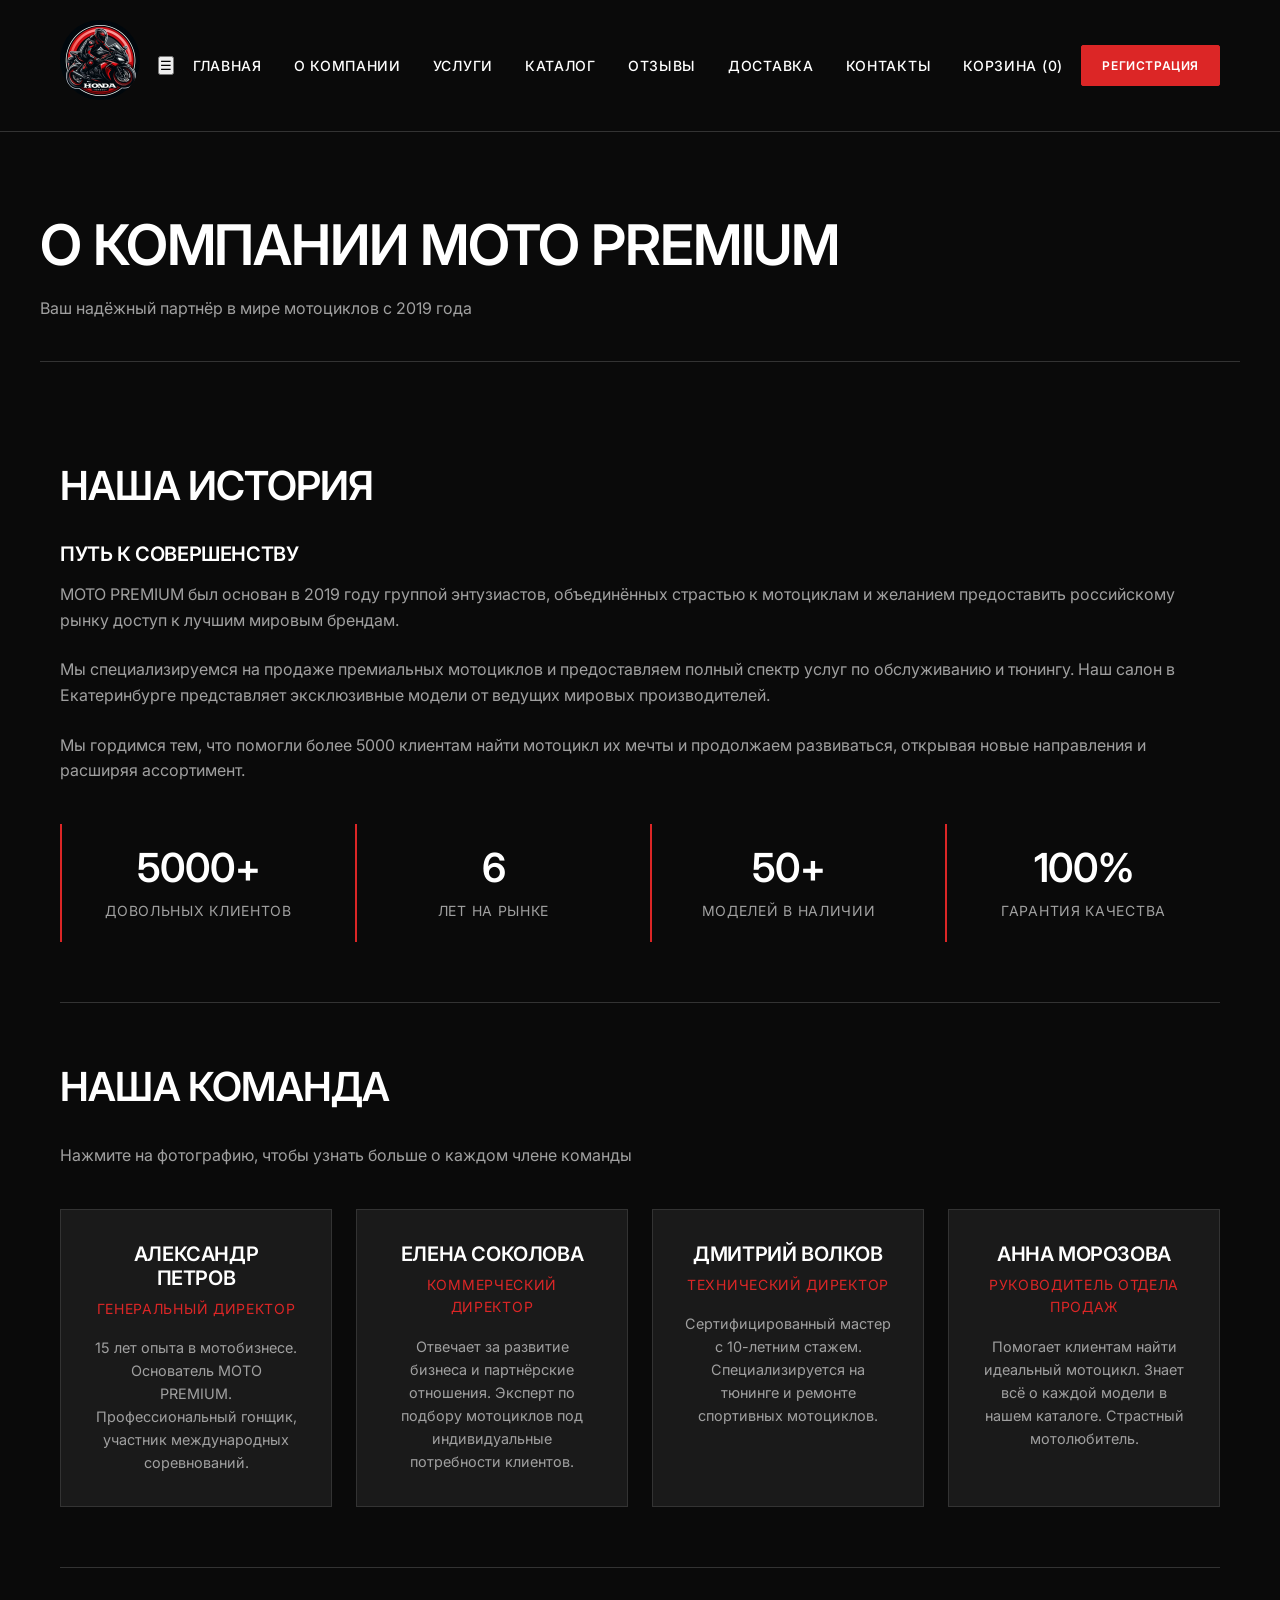
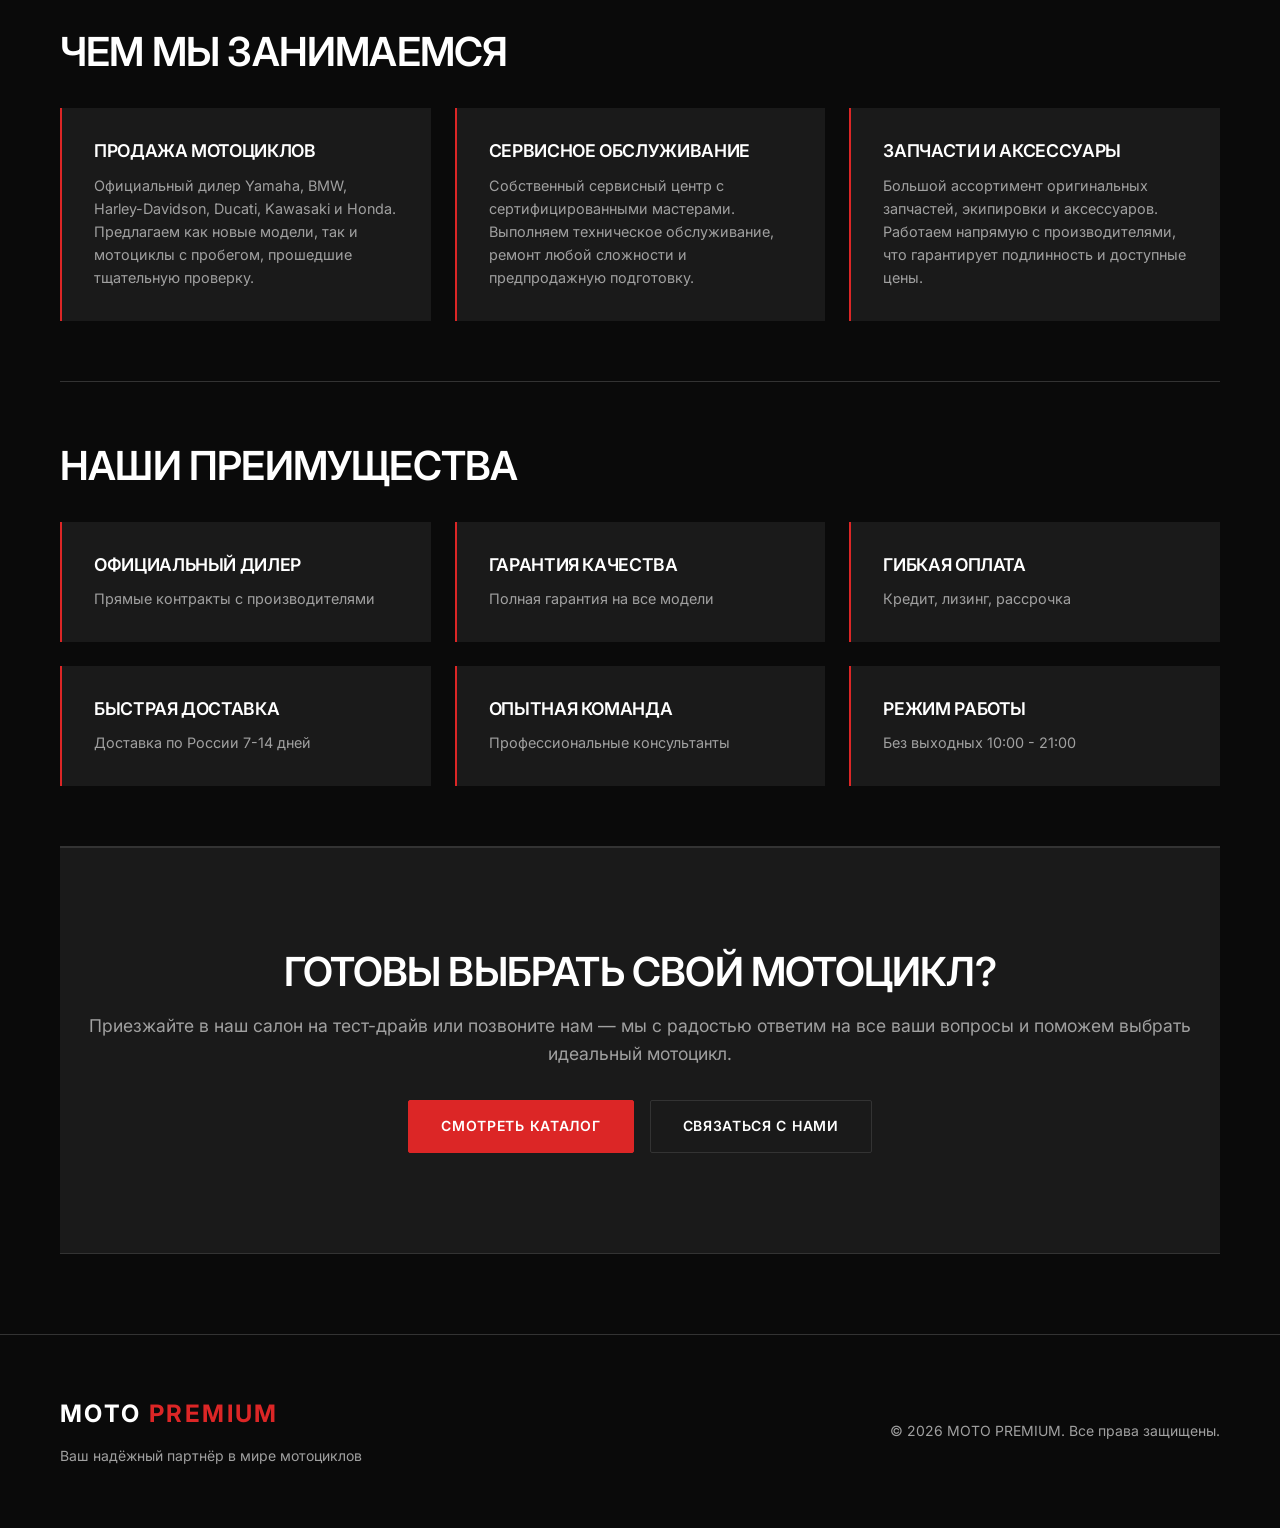
==== commit ec0a02f0: "Update about.html" ====
--- a/about.html
+++ b/about.html
@@ -3,44 +3,8 @@
 <head>
     <meta charset="UTF-8">
     <meta name="viewport" content="width=device-width, initial-scale=1.0">
-    <title>О компании - MOTO PREMIUM</title>
+    <title>Корзина - MOTO PREMIUM</title>
     <link rel="stylesheet" href="style.css">
-    <link rel="preconnect" href="https://fonts.googleapis.com">
-    <link rel="preconnect" href="https://fonts.gstatic.com" crossorigin>
-    <link href="https://fonts.googleapis.com/css2?family=Inter:wght@400;500;600;700&display=swap" rel="stylesheet">
-</head>
-<body>
-    <header class="header">
-        <div class="container header-inner">
-            <div class="logo" style="max-width: 80px;">
-                <img src="images/logo-icon.jpg" style="width: 100%; height: auto;">
-            </div>
-
-            <!-- Кнопка-гамбургер (только для мобильных) -->
-            <button class="menu-toggle" id="menuToggle" aria-label="Меню">☰</button>
-
-            <!-- Навигация -->
-            <nav class="main-nav" id="mainNav">
-                <ul class="nav-list">
-                    <li><a href="index.html">Главная</a></li>
-                    <li><a href="about.html">О компании</a></li>
-                    <li><a href="services.html">Услуги</a></li>
-                    <li><a href="catalog.html">Каталог</a></li>
-                    <li><a href="reviews.html">Отзывы</a></li>
-                    <li><a href="delivery.html">Доставка</a></li>
-                    <li><a href="contacts.html">Контакты</a></li>
-                    <li><a href="cart.html" class="cart-link"><i class="fas fa-shopping-cart"></i><span class="cart-count" id="cartCount"></span></a></li>
-                </ul>
-            </nav>
-
-            <div class="header-actions">
-                <a href="register.html" class="btn btn-primary" style="padding: 10px 20px; font-size: 0.75rem;">Регистрация</a>
-            </div>
-        </div>
-    </header></title>
-    <link rel="stylesheet" href="style.css">
-    <link rel="preconnect" href="https://fonts.googleapis.com">
-    <link rel="preconnect" href="https://fonts.gstatic.com" crossorigin>
     <link href="https://fonts.googleapis.com/css2?family=Inter:wght@400;500;600;700&display=swap" rel="stylesheet">
 </head>
 <body>
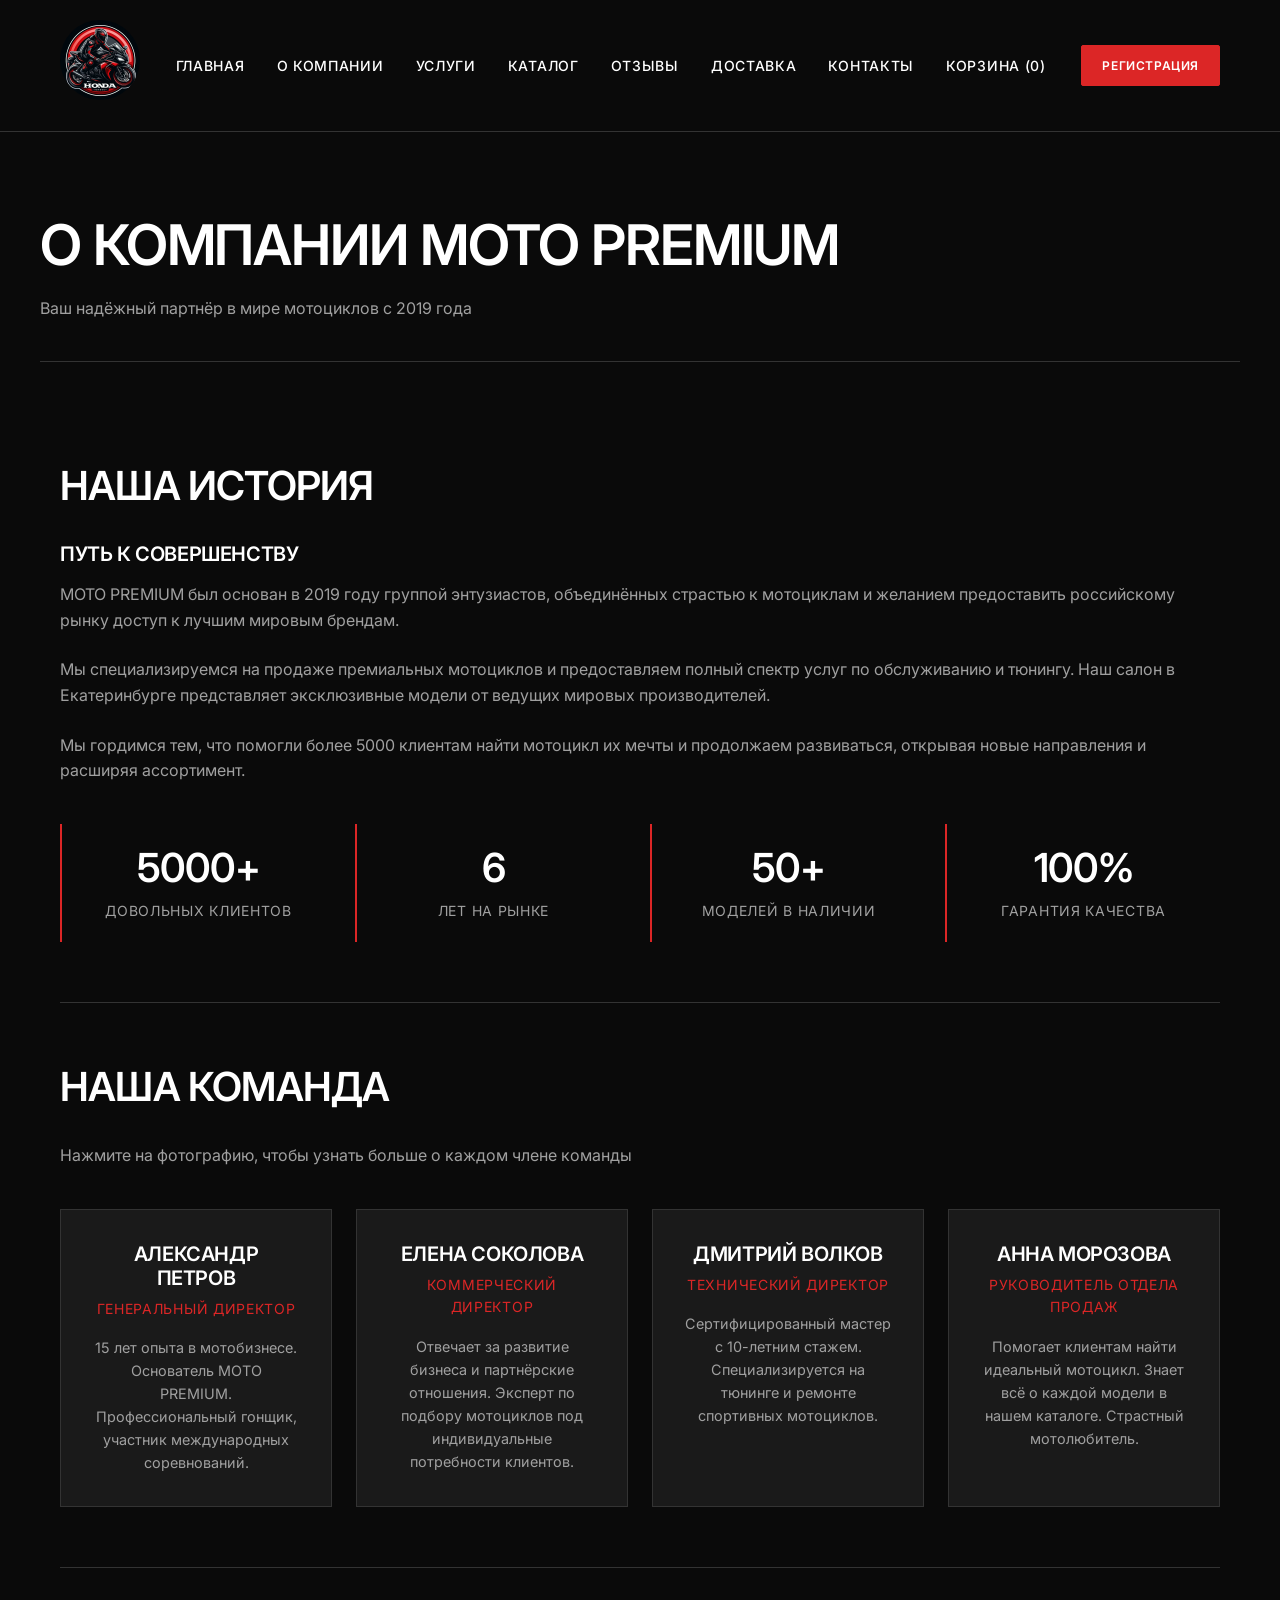
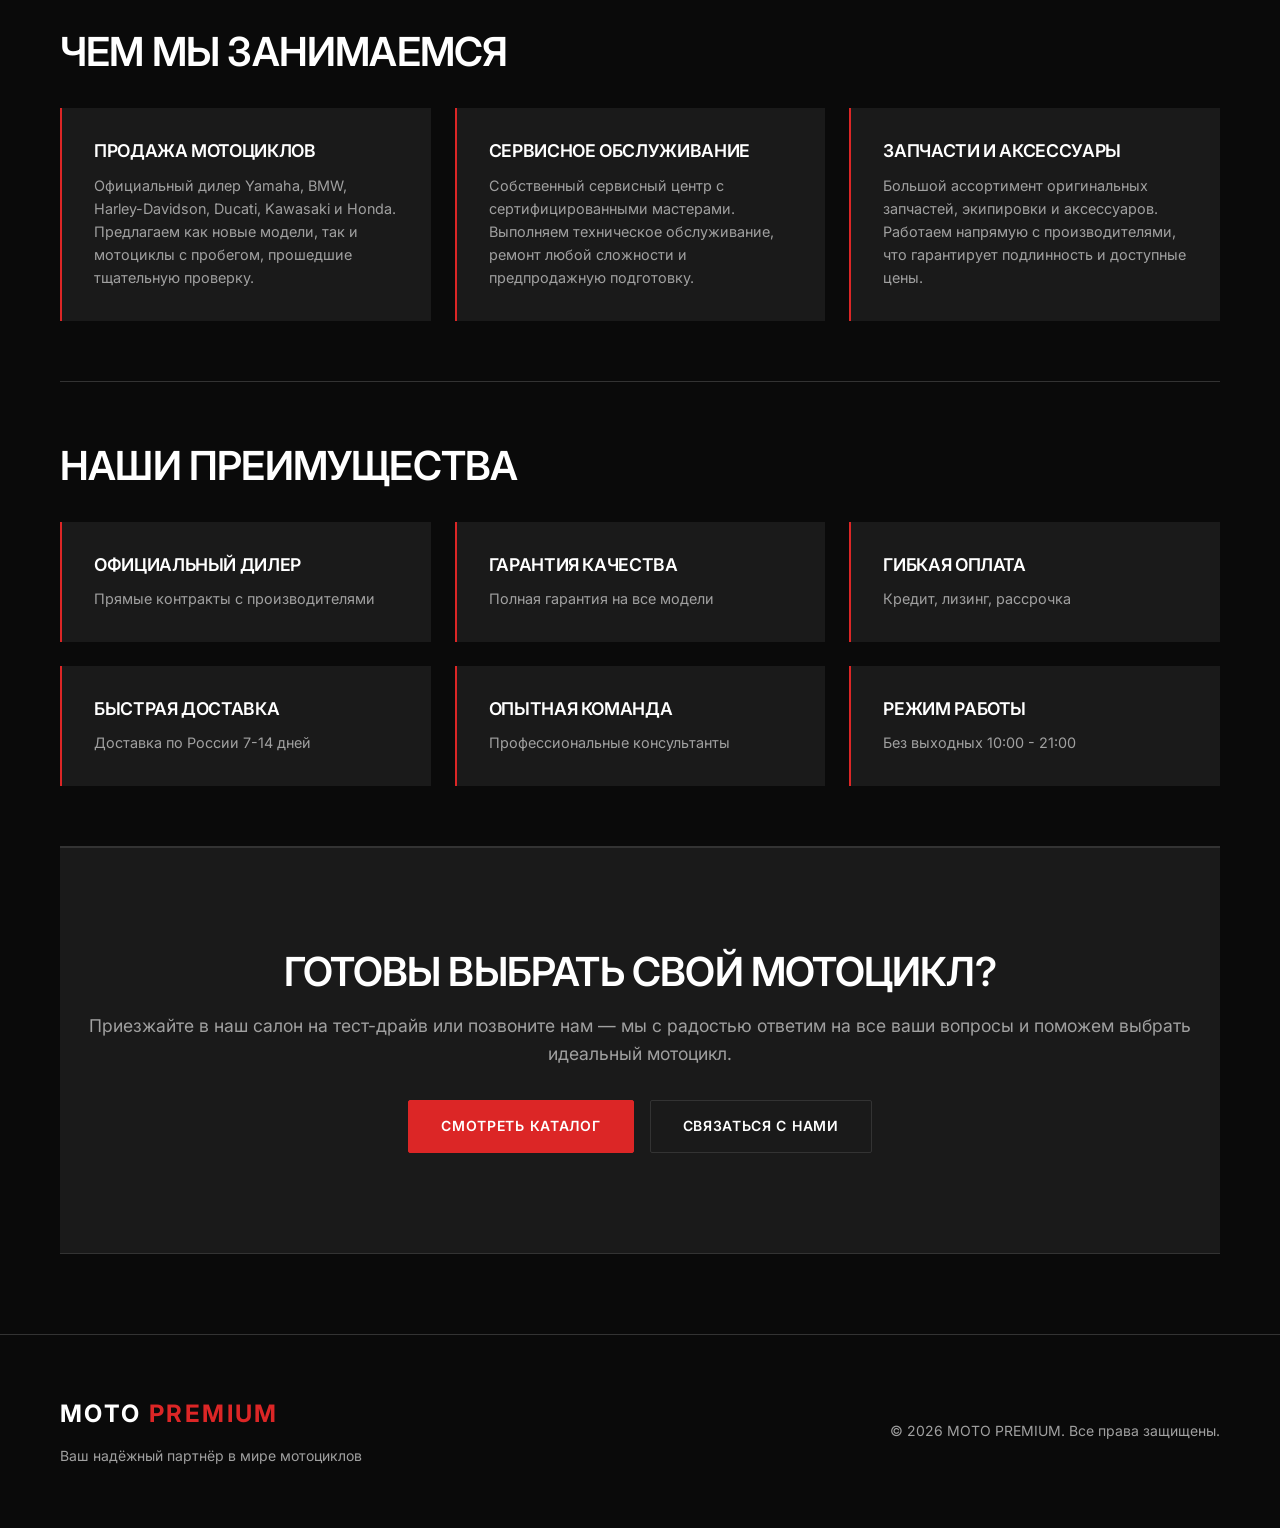
==== commit ece08f43: "Add files via upload" ====
--- a/about.html
+++ b/about.html
@@ -3,22 +3,16 @@
 <head>
     <meta charset="UTF-8">
     <meta name="viewport" content="width=device-width, initial-scale=1.0">
-    <title>Корзина - MOTO PREMIUM</title>
+    <title>О компании - MOTO PREMIUM</title>
     <link rel="stylesheet" href="style.css">
     <link href="https://fonts.googleapis.com/css2?family=Inter:wght@400;500;600;700&display=swap" rel="stylesheet">
 </head>
 <body>
     <header class="header">
-        <div class="container header-inner">
-            <div class="logo" style="max-width: 80px;">
-                <img src="images/logo-icon.jpg" style="width: 100%; height: auto;">
-            </div>
-
-            <!-- Кнопка-гамбургер (только для мобильных) -->
-            <button class="menu-toggle" id="menuToggle" aria-label="Меню">☰</button>
-
-            <!-- Навигация -->
-            <nav class="main-nav" id="mainNav">
+         <div class="container header-inner">
+           <div class="logo" style="max-width: 80px;">
+                <img src= "images/logo-icon.jpg" style="width: 100%; height: auto;"">
+           </div>
                 <ul class="nav-list">
                     <li><a href="index.html">Главная</a></li>
                     <li><a href="about.html">О компании</a></li>
@@ -30,12 +24,13 @@
                     <li><a href="cart.html" class="cart-link"><i class="fas fa-shopping-cart"></i><span class="cart-count" id="cartCount"></span></a></li>
                 </ul>
             </nav>
-
-            <div class="header-actions">
+           <div class="header-actions">
+          
                 <a href="register.html" class="btn btn-primary" style="padding: 10px 20px; font-size: 0.75rem;">Регистрация</a>
             </div>
         </div>
     </header>
+
     <main>
         <div class="container page-header">
             <h1>О компании MOTO PREMIUM</h1>
@@ -172,4 +167,4 @@
     </footer>
     <script src="script.js"></script>
 </body>
-</html>
+</html>
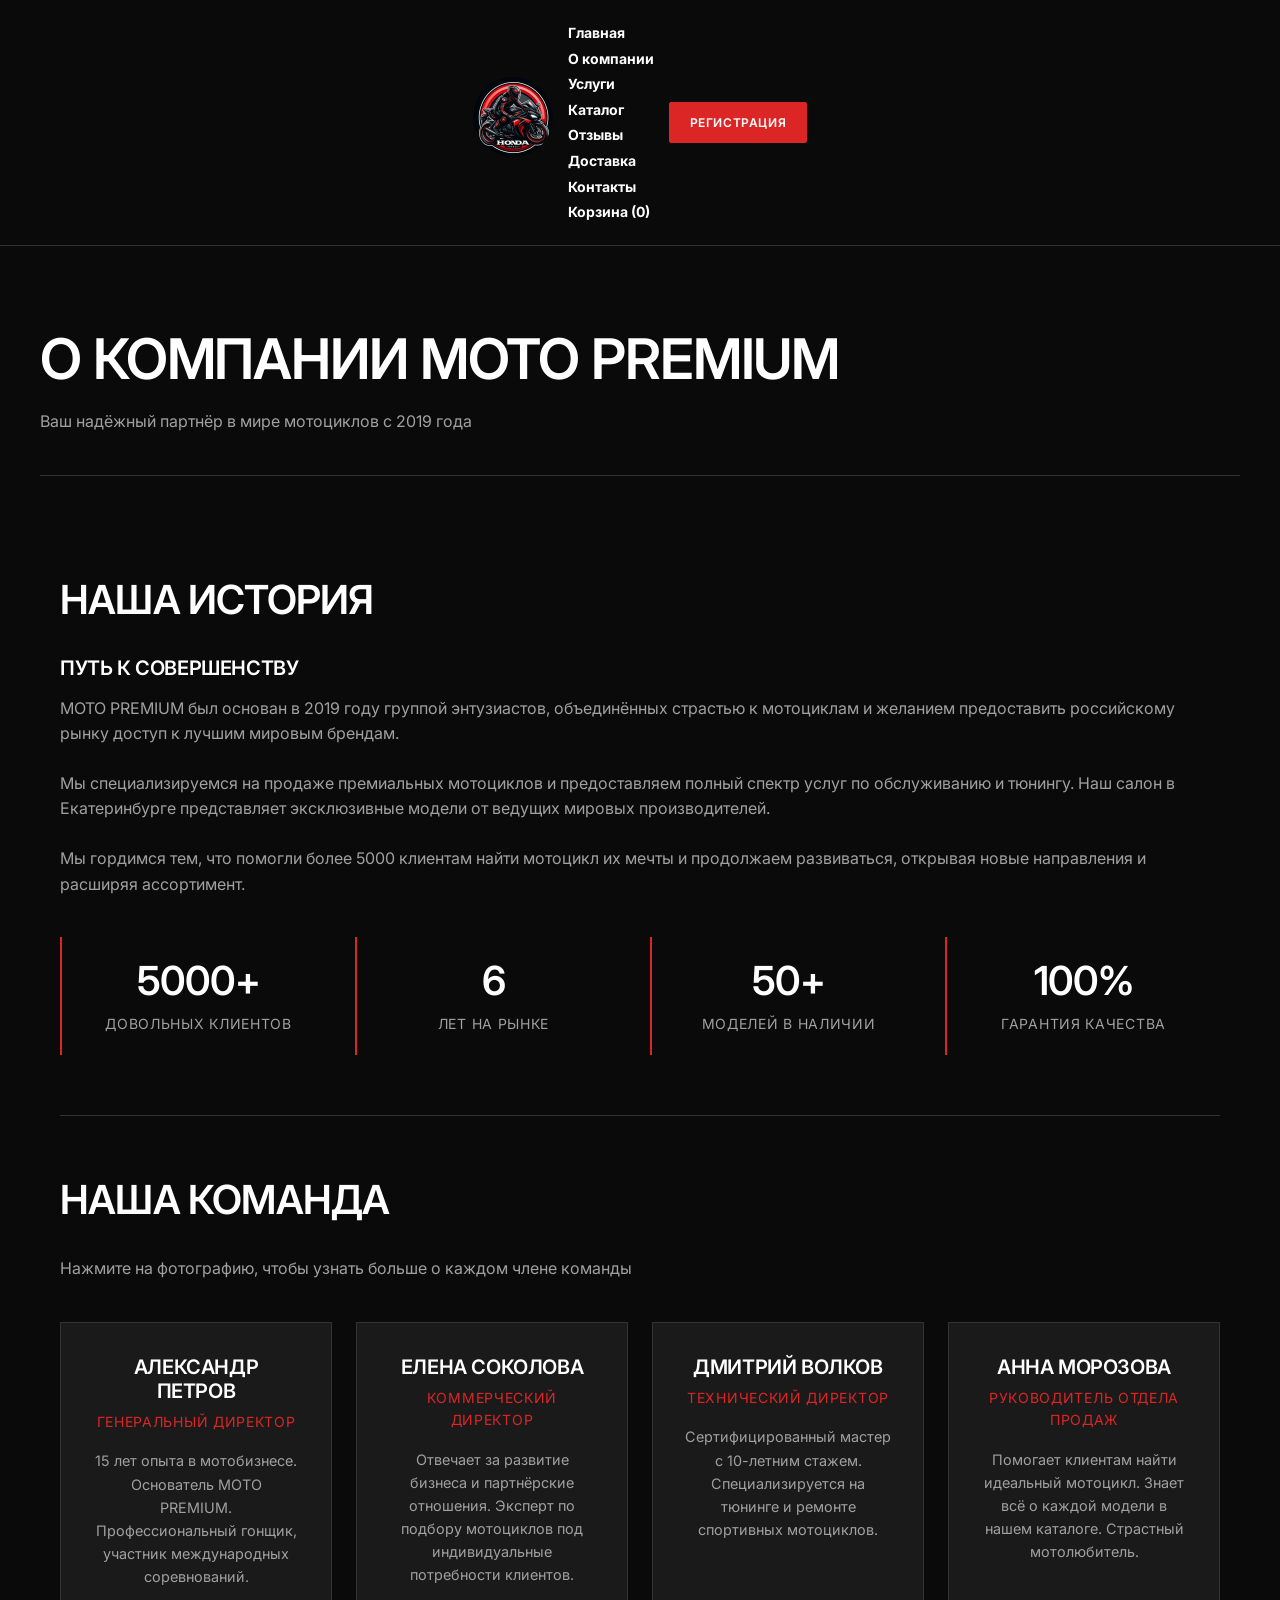
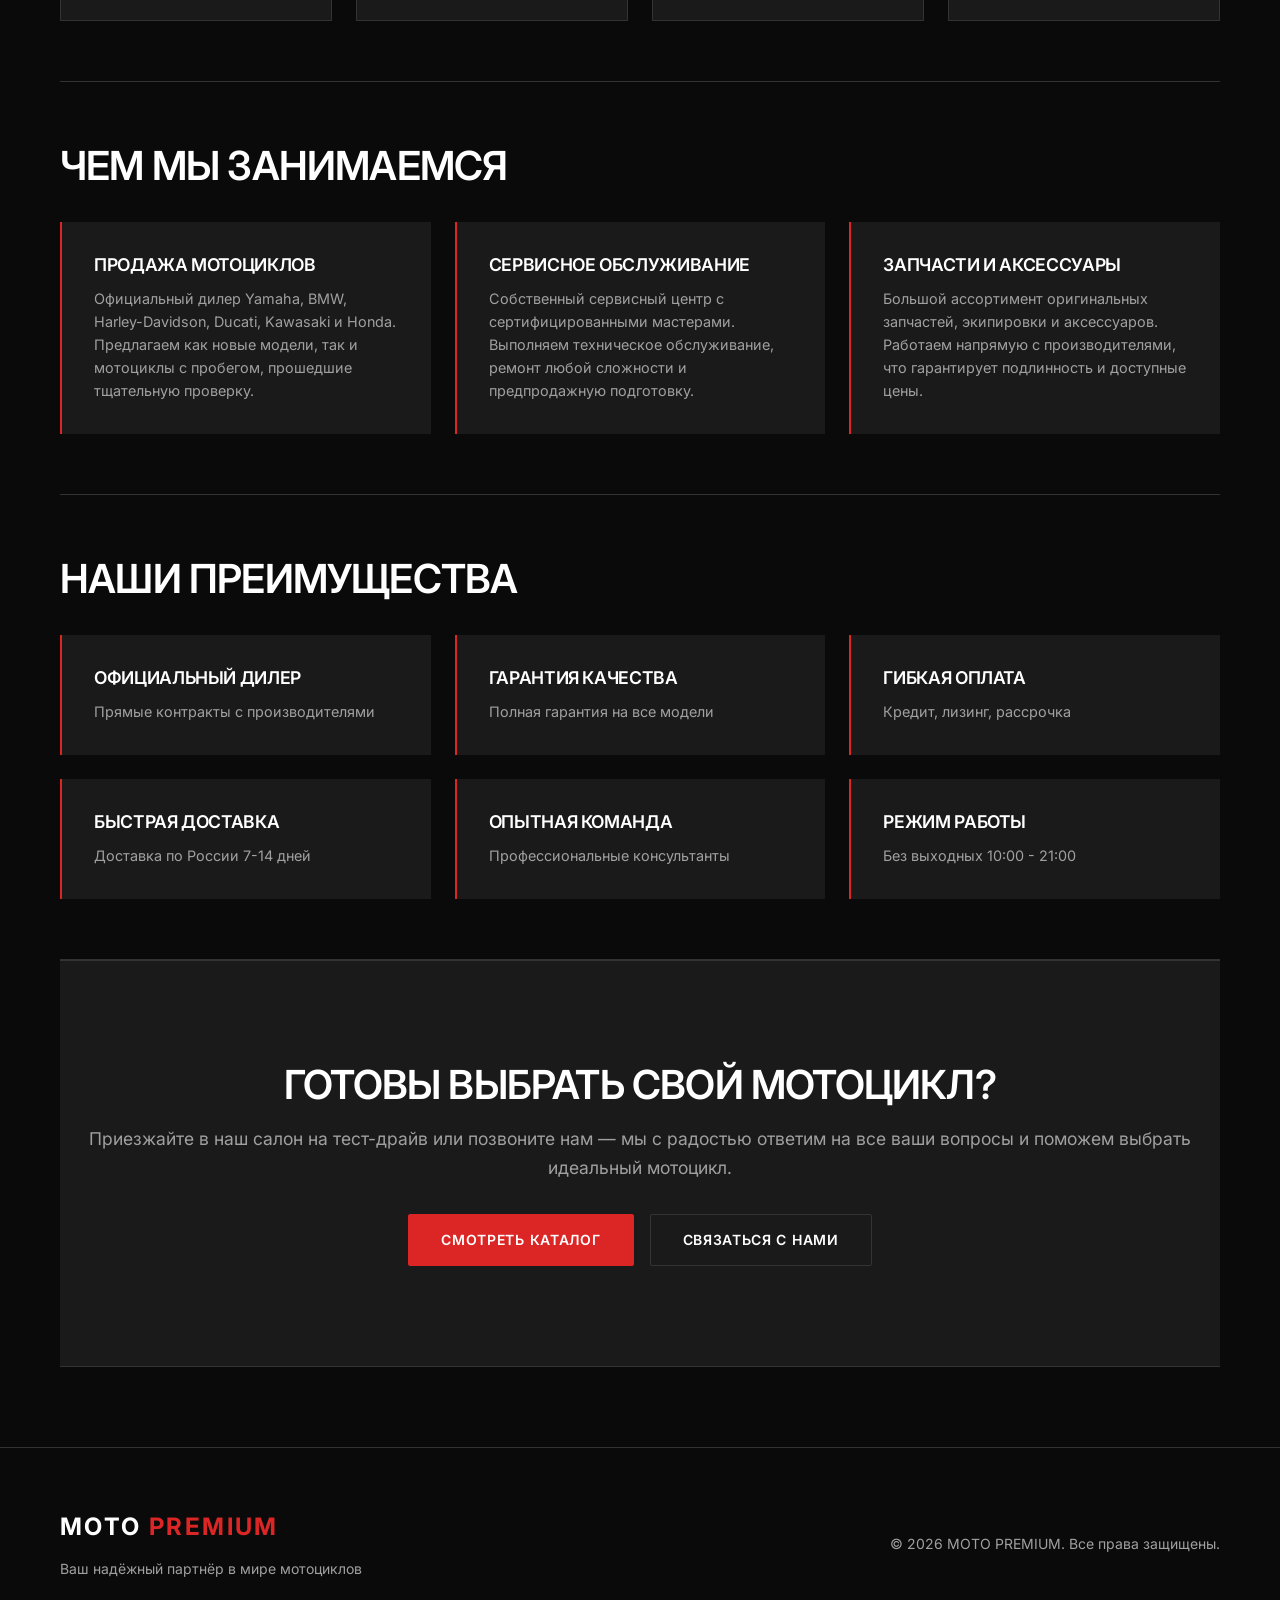
==== commit 8d0d61be: "Update about.html" ====
--- a/about.html
+++ b/about.html
@@ -3,17 +3,97 @@
 <head>
     <meta charset="UTF-8">
     <meta name="viewport" content="width=device-width, initial-scale=1.0">
-    <title>О компании - MOTO PREMIUM</title>
+    <title>MOTO PREMIUM - Мотоциклы мечты</title>
+    <style>
+        /* --- Базовые стили для Шапки (Header) --- */
+.header {
+    display: flex;
+    justify-content: space-between;
+    align-items: center;
+    padding: 20px 50px;
+    background-color: #111; /* Твой цвет фона */
+    color: white;
+}
+
+.nav-links a {
+    color: white;
+    text-decoration: none;
+    margin: 0 15px;
+    font-weight: bold;
+    font-size: 14px;
+}
+
+.btn-reg {
+    background-color: #d32f2f; /* Красный цвет кнопки */
+    color: white;
+    border: none;
+    padding: 10px 20px;
+    cursor: pointer;
+}
+
+/* Скрываем иконку меню на компьютере */
+.menu-icon {
+    display: none;
+    font-size: 24px;
+    cursor: pointer;
+}
+
+/* --- МАГИЯ ДЛЯ МОБИЛЬНЫХ (Адаптивность) --- */
+@media screen and (max-width: 768px) {
+    
+    /* Показываем иконку меню */
+    .menu-icon {
+        display: block;
+    }
+
+    /* Превращаем меню в выпадающий список */
+    .nav-links {
+        display: none; /* Скрыто по умолчанию */
+        position: absolute;
+        top: 70px; /* Отступ сверху */
+        left: 0;
+        width: 100%;
+        background-color: #111;
+        flex-direction: column;
+        text-align: center;
+        padding-bottom: 20px;
+        z-index: 1000;
+    }
+
+    /* Ссылки внутри мобильного меню */
+    .nav-links a {
+        display: block;
+        margin: 15px 0;
+        font-size: 18px;
+    }
+
+    /* Класс, который добавляет JS, чтобы показать меню */
+    .nav-links.active {
+        display: flex;
+    }
+    
+    /* Кнопку регистрации можно скрыть или уменьшить на телефоне, если не влезает */
+    .btn-reg {
+        display: none; /* Или оставь, если место есть */
+    }
+}
+    </style>
     <link rel="stylesheet" href="style.css">
+    <link rel="preconnect" href="https://fonts.googleapis.com">
+    <link rel="preconnect" href="https://fonts.gstatic.com" crossorigin>
     <link href="https://fonts.googleapis.com/css2?family=Inter:wght@400;500;600;700&display=swap" rel="stylesheet">
 </head>
 <body>
     <header class="header">
-         <div class="container header-inner">
+        <div class="container header-inner">
            <div class="logo" style="max-width: 80px;">
-                <img src= "images/logo-icon.jpg" style="width: 100%; height: auto;"">
+                <img src= "images/logo-icon.jpg" style="width: 100%; height: auto;">
            </div>
-                <ul class="nav-list">
+               <a> 
+            </a>
+            <!-- Ссылки меню (видны на ПК) -->
+            <nav class="nav-links" id="navLink">
+                <ul>
                     <li><a href="index.html">Главная</a></li>
                     <li><a href="about.html">О компании</a></li>
                     <li><a href="services.html">Услуги</a></li>
@@ -167,4 +247,4 @@
     </footer>
     <script src="script.js"></script>
 </body>
-</html>+</html>
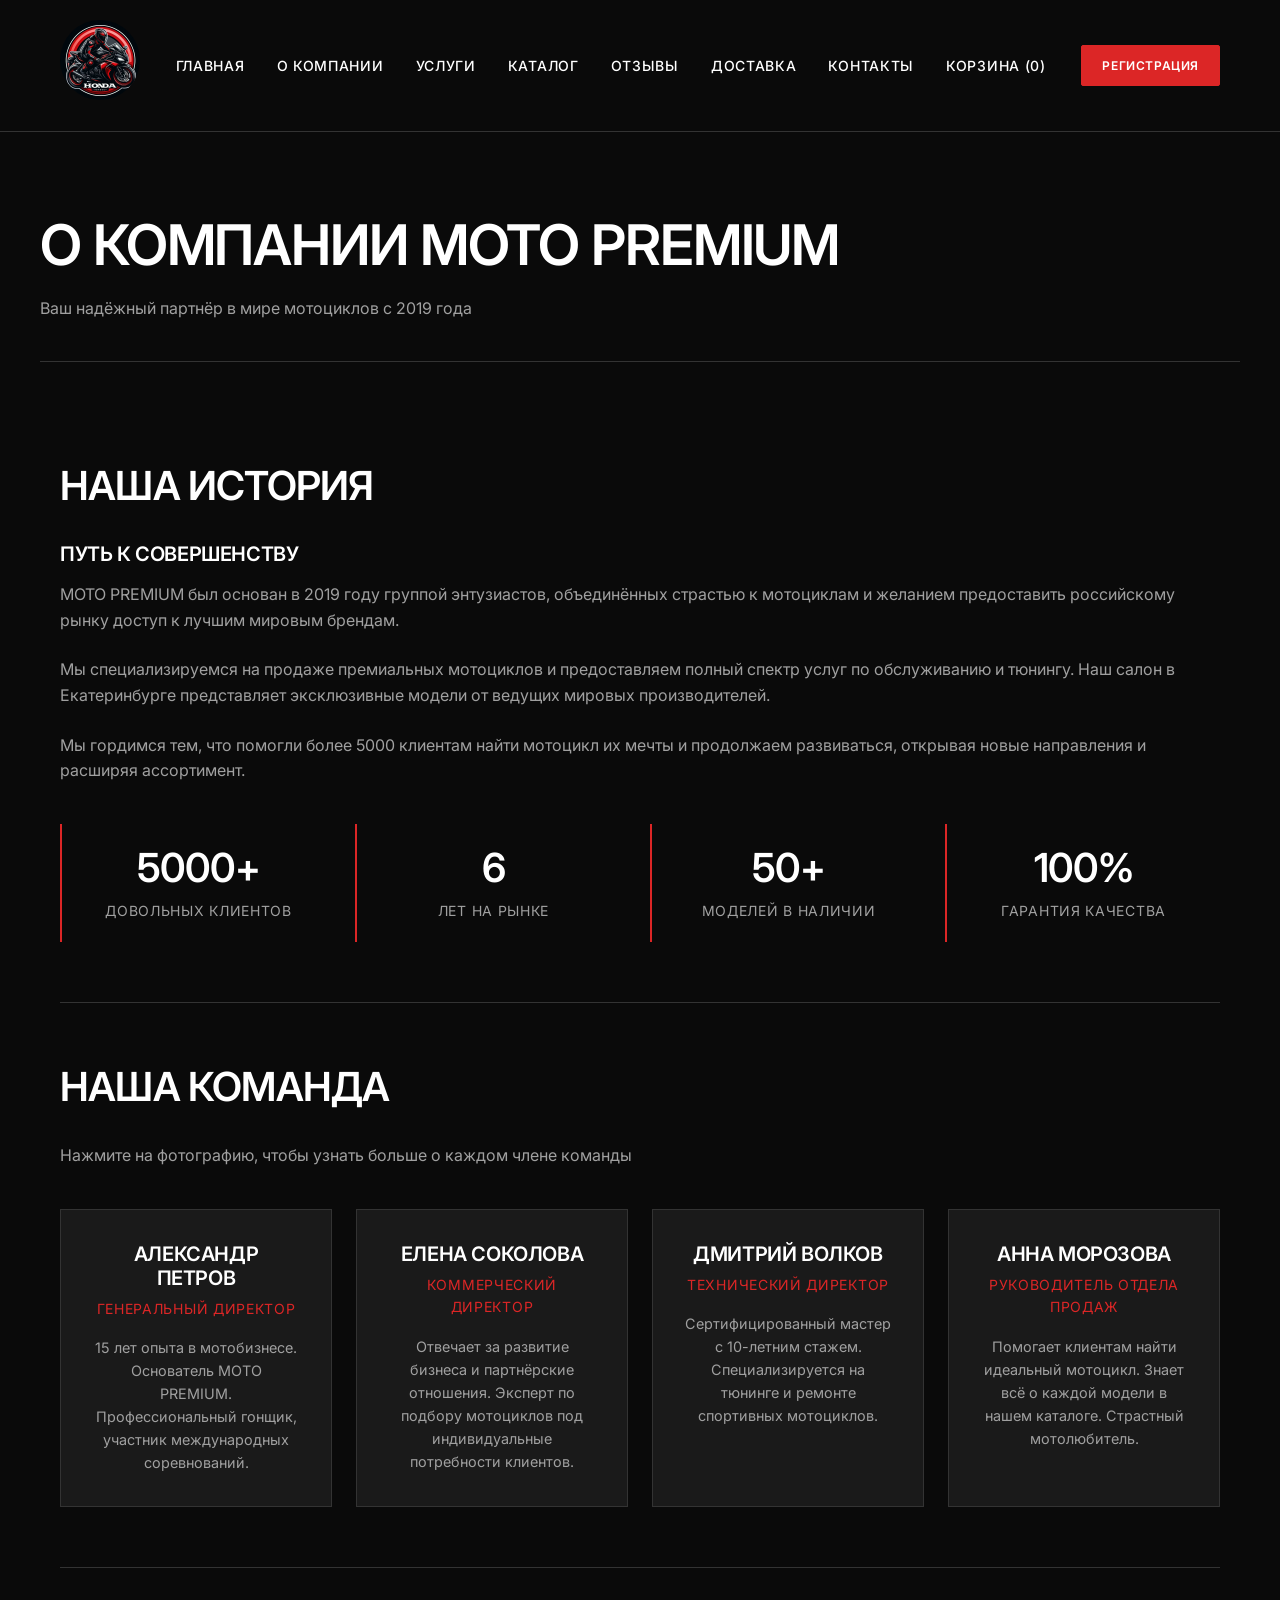
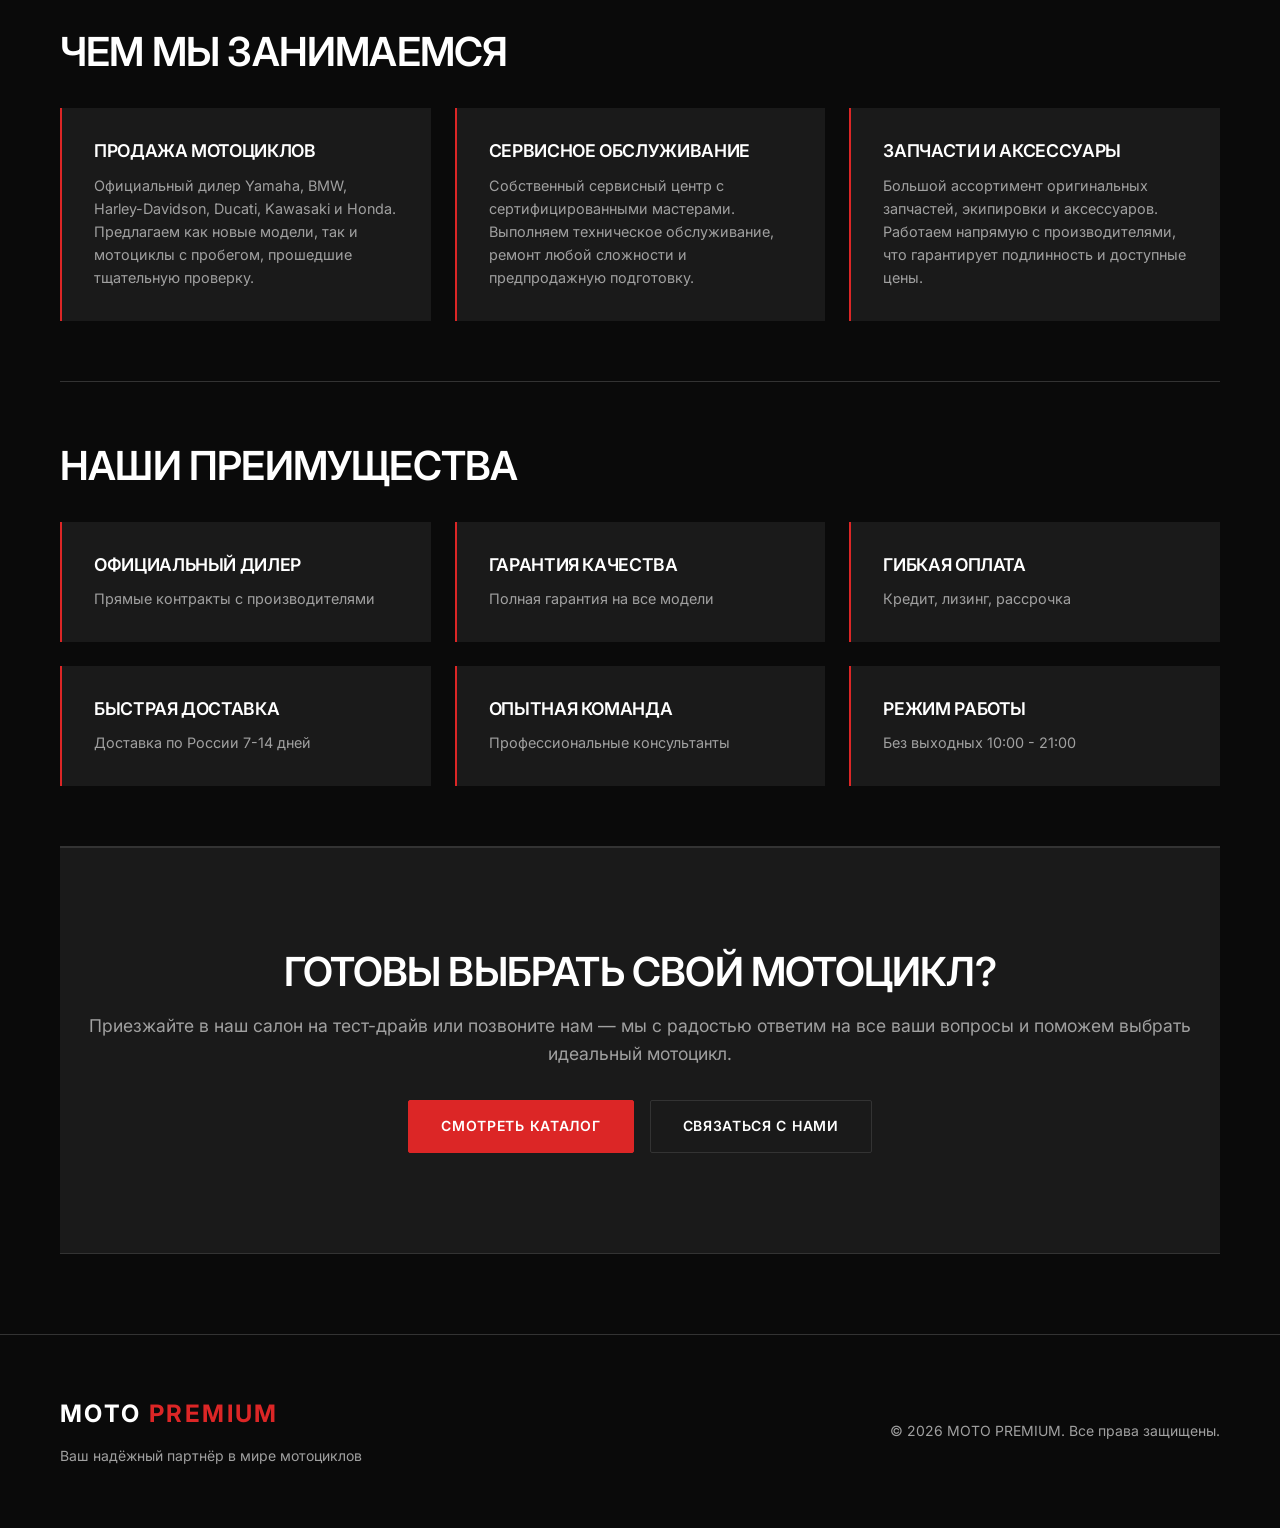
==== commit 5f92292e: "Add files via upload" ====
--- a/about.html
+++ b/about.html
@@ -3,97 +3,17 @@
 <head>
     <meta charset="UTF-8">
     <meta name="viewport" content="width=device-width, initial-scale=1.0">
-    <title>MOTO PREMIUM - Мотоциклы мечты</title>
-    <style>
-        /* --- Базовые стили для Шапки (Header) --- */
-.header {
-    display: flex;
-    justify-content: space-between;
-    align-items: center;
-    padding: 20px 50px;
-    background-color: #111; /* Твой цвет фона */
-    color: white;
-}
-
-.nav-links a {
-    color: white;
-    text-decoration: none;
-    margin: 0 15px;
-    font-weight: bold;
-    font-size: 14px;
-}
-
-.btn-reg {
-    background-color: #d32f2f; /* Красный цвет кнопки */
-    color: white;
-    border: none;
-    padding: 10px 20px;
-    cursor: pointer;
-}
-
-/* Скрываем иконку меню на компьютере */
-.menu-icon {
-    display: none;
-    font-size: 24px;
-    cursor: pointer;
-}
-
-/* --- МАГИЯ ДЛЯ МОБИЛЬНЫХ (Адаптивность) --- */
-@media screen and (max-width: 768px) {
-    
-    /* Показываем иконку меню */
-    .menu-icon {
-        display: block;
-    }
-
-    /* Превращаем меню в выпадающий список */
-    .nav-links {
-        display: none; /* Скрыто по умолчанию */
-        position: absolute;
-        top: 70px; /* Отступ сверху */
-        left: 0;
-        width: 100%;
-        background-color: #111;
-        flex-direction: column;
-        text-align: center;
-        padding-bottom: 20px;
-        z-index: 1000;
-    }
-
-    /* Ссылки внутри мобильного меню */
-    .nav-links a {
-        display: block;
-        margin: 15px 0;
-        font-size: 18px;
-    }
-
-    /* Класс, который добавляет JS, чтобы показать меню */
-    .nav-links.active {
-        display: flex;
-    }
-    
-    /* Кнопку регистрации можно скрыть или уменьшить на телефоне, если не влезает */
-    .btn-reg {
-        display: none; /* Или оставь, если место есть */
-    }
-}
-    </style>
+    <title>О компании - MOTO PREMIUM</title>
     <link rel="stylesheet" href="style.css">
-    <link rel="preconnect" href="https://fonts.googleapis.com">
-    <link rel="preconnect" href="https://fonts.gstatic.com" crossorigin>
     <link href="https://fonts.googleapis.com/css2?family=Inter:wght@400;500;600;700&display=swap" rel="stylesheet">
 </head>
 <body>
     <header class="header">
-        <div class="container header-inner">
+         <div class="container header-inner">
            <div class="logo" style="max-width: 80px;">
-                <img src= "images/logo-icon.jpg" style="width: 100%; height: auto;">
+                <img src= "images/logo-icon.jpg" style="width: 100%; height: auto;"">
            </div>
-               <a> 
-            </a>
-            <!-- Ссылки меню (видны на ПК) -->
-            <nav class="nav-links" id="navLink">
-                <ul>
+                <ul class="nav-list">
                     <li><a href="index.html">Главная</a></li>
                     <li><a href="about.html">О компании</a></li>
                     <li><a href="services.html">Услуги</a></li>
@@ -247,4 +167,4 @@
     </footer>
     <script src="script.js"></script>
 </body>
-</html>
+</html>
